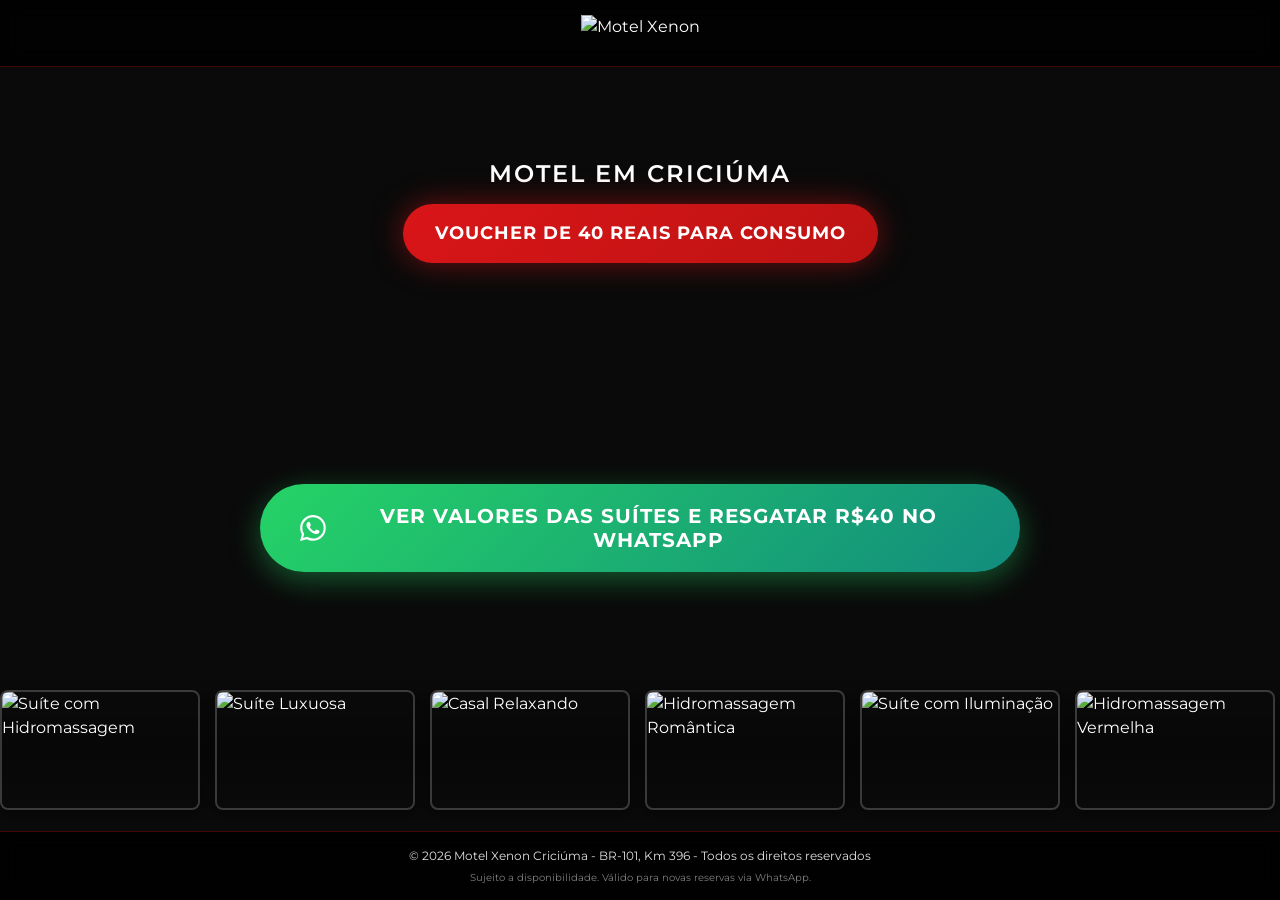
==== index.html @ 2610c883 "feat: Landing page minimalista voucher R Motel Xenon - Hero section com vídeo background - Marquee i" ====
<!DOCTYPE html>
<html lang="pt-BR">
<head>
    <meta charset="UTF-8">
    <meta name="viewport" content="width=device-width, initial-scale=1.0, maximum-scale=5.0">
    <meta name="description" content="Voucher de 40 reais para consumo no Motel Xenon Criciúma - Suítes de luxo com hidromassagem. Reserve agora via WhatsApp!">
    <meta name="keywords" content="motel criciúma, motel perto de mim, motel xenon, voucher motel, promoção motel criciúma">
    <meta name="theme-color" content="#D91518">
    <title>Voucher de 40 reais para consumo | Motel Xenon Criciúma</title>
    
    <!-- Favicon -->
    <link rel="icon" type="image/png" href="../motel-criciuma/favicon.png">
    <link rel="apple-touch-icon" href="../motel-criciuma/favicon.png">
    
    <!-- Google Fonts -->
    <link rel="preconnect" href="https://fonts.googleapis.com">
    <link rel="preconnect" href="https://fonts.gstatic.com" crossorigin>
    <link href="https://fonts.googleapis.com/css2?family=Montserrat:wght@600;700;900&display=swap" rel="stylesheet">
    
    <!-- Google tag (gtag.js) -->
    <script async src="https://www.googletagmanager.com/gtag/js?id=AW-17435400574"></script>
    <script>
      window.dataLayer = window.dataLayer || [];
      function gtag(){dataLayer.push(arguments);}
      gtag('js', new Date());
      gtag('config', 'AW-17435400574');
      
      function gtag_report_conversion(url) {
        var callback = function () {
          if (typeof(url) != 'undefined') {
            window.location = url;
          }
        };
        gtag('event', 'conversion', {
            'send_to': 'AW-17435400574/kArdCMPH8MobEP6y7PlA',
            'value': 1.0,
            'currency': 'BRL',
            'event_callback': callback
        });
        return false;
      }
    </script>
    
    <!-- Microsoft Clarity -->
    <script type="text/javascript">
        (function(c,l,a,r,i,t,y){
            c[a]=c[a]||function(){(c[a].q=c[a].q||[]).push(arguments)};
            t=l.createElement(r);t.async=1;t.src="https://www.clarity.ms/tag/"+i;
            y=l.getElementsByTagName(r)[0];y.parentNode.insertBefore(t,y);
        })(window, document, "clarity", "script", "ufylh2txkm");
    </script>
    
    <link rel="stylesheet" href="css/style.css">
</head>
<body>

    <!-- HEADER -->
    <header class="header">
        <div class="container">
            <img src="../motel-criciuma/logo.png" alt="Motel Xenon" class="logo" width="180" height="54">
        </div>
    </header>

    <!-- HERO SECTION -->
    <main class="hero">
        <div class="hero-background">
            <video autoplay muted loop playsinline class="hero-video">
                <source src="rsc/videomotel.mp4" type="video/mp4">
            </video>
            <div class="hero-overlay"></div>
        </div>

        <!-- MARQUEE GALERIA DE FOTOS -->
        <div class="hero-marquee-container">
            <div class="hero-marquee">
                <div class="hero-marquee-track">
                    <img src="../perto-proximo/fotos e videos instagram/suite-hidro-grande.jpg" alt="Suíte com Hidromassagem" loading="lazy">
                    <img src="../perto-proximo/fotos e videos instagram/suite-cama-luz-azul.jpg" alt="Suíte Luxuosa" loading="lazy">
                    <img src="../perto-proximo/fotos e videos instagram/casal-hidro2.jpg" alt="Casal Relaxando" loading="lazy">
                    <img src="../perto-proximo/fotos e videos instagram/suite-hidro-petalas.jpg" alt="Hidromassagem Romântica" loading="lazy">
                    <img src="../perto-proximo/fotos e videos instagram/suite-cama-luz-teto.jpg" alt="Suíte com Iluminação" loading="lazy">
                    <img src="../perto-proximo/fotos e videos instagram/suite-hidro-vermelha.jpg" alt="Hidromassagem Vermelha" loading="lazy">
                    <img src="../perto-proximo/fotos e videos instagram/suite-luz-azul2.jpg" alt="Suíte Azul" loading="lazy">
                    <img src="../perto-proximo/fotos e videos instagram/cafe-da-manha.jpg" alt="Café da Manhã" loading="lazy">
                    <img src="../perto-proximo/fotos e videos instagram/suite-cama-madeira.jpg" alt="Suíte Moderna" loading="lazy">
                    <img src="../perto-proximo/fotos e videos instagram/suite-hidro-decoracao.jpg" alt="Decoração Romântica" loading="lazy">
                    <img src="../perto-proximo/fotos e videos instagram/suite-cama-luz-ambiente.jpg" alt="Ambiente Aconchegante" loading="lazy">
                    <img src="../perto-proximo/fotos e videos instagram/suite-hidro-mesa.jpg" alt="Suíte Completa" loading="lazy">
                    <img src="../perto-proximo/fotos e videos instagram/espumante-gelo.jpg" alt="Espumante Gelado" loading="lazy">
                    <img src="../perto-proximo/fotos e videos instagram/suite-luz-azul.jpg" alt="Iluminação Ambiente" loading="lazy">
                    <img src="../perto-proximo/fotos e videos instagram/suite-cama-luz-teto2.jpg" alt="Suíte Premium" loading="lazy">
                    <img src="../perto-proximo/fotos e videos instagram/tacas-espumante.jpg" alt="Taças de Espumante" loading="lazy">
                    <img src="../perto-proximo/fotos e videos instagram/suite-hidro-mulher.jpg" alt="Relaxamento Total" loading="lazy">
                    <img src="../perto-proximo/fotos e videos instagram/suite-mesa-tv.jpg" alt="Conforto Completo" loading="lazy">
                    <img src="../perto-proximo/fotos e videos instagram/banheiro-hidro.jpg" alt="Banheiro Luxuoso" loading="lazy">
                    <img src="../perto-proximo/fotos e videos instagram/suite-cama-luz-verde.jpg" alt="Suíte Verde" loading="lazy">
                </div>
                <!-- Duplicar para loop contínuo -->
                <div class="hero-marquee-track" aria-hidden="true">
                    <img src="../perto-proximo/fotos e videos instagram/suite-hidro-grande.jpg" alt="Suíte com Hidromassagem" loading="lazy">
                    <img src="../perto-proximo/fotos e videos instagram/suite-cama-luz-azul.jpg" alt="Suíte Luxuosa" loading="lazy">
                    <img src="../perto-proximo/fotos e videos instagram/casal-hidro2.jpg" alt="Casal Relaxando" loading="lazy">
                    <img src="../perto-proximo/fotos e videos instagram/suite-hidro-petalas.jpg" alt="Hidromassagem Romântica" loading="lazy">
                    <img src="../perto-proximo/fotos e videos instagram/suite-cama-luz-teto.jpg" alt="Suíte com Iluminação" loading="lazy">
                    <img src="../perto-proximo/fotos e videos instagram/suite-hidro-vermelha.jpg" alt="Hidromassagem Vermelha" loading="lazy">
                    <img src="../perto-proximo/fotos e videos instagram/suite-luz-azul2.jpg" alt="Suíte Azul" loading="lazy">
                    <img src="../perto-proximo/fotos e videos instagram/cafe-da-manha.jpg" alt="Café da Manhã" loading="lazy">
                    <img src="../perto-proximo/fotos e videos instagram/suite-cama-madeira.jpg" alt="Suíte Moderna" loading="lazy">
                    <img src="../perto-proximo/fotos e videos instagram/suite-hidro-decoracao.jpg" alt="Decoração Romântica" loading="lazy">
                    <img src="../perto-proximo/fotos e videos instagram/suite-cama-luz-ambiente.jpg" alt="Ambiente Aconchegante" loading="lazy">
                    <img src="../perto-proximo/fotos e videos instagram/suite-hidro-mesa.jpg" alt="Suíte Completa" loading="lazy">
                    <img src="../perto-proximo/fotos e videos instagram/espumante-gelo.jpg" alt="Espumante Gelado" loading="lazy">
                    <img src="../perto-proximo/fotos e videos instagram/suite-luz-azul.jpg" alt="Iluminação Ambiente" loading="lazy">
                    <img src="../perto-proximo/fotos e videos instagram/suite-cama-luz-teto2.jpg" alt="Suíte Premium" loading="lazy">
                    <img src="../perto-proximo/fotos e videos instagram/tacas-espumante.jpg" alt="Taças de Espumante" loading="lazy">
                    <img src="../perto-proximo/fotos e videos instagram/suite-hidro-mulher.jpg" alt="Relaxamento Total" loading="lazy">
                    <img src="../perto-proximo/fotos e videos instagram/suite-mesa-tv.jpg" alt="Conforto Completo" loading="lazy">
                    <img src="../perto-proximo/fotos e videos instagram/banheiro-hidro.jpg" alt="Banheiro Luxuoso" loading="lazy">
                    <img src="../perto-proximo/fotos e videos instagram/suite-cama-luz-verde.jpg" alt="Suíte Verde" loading="lazy">
                </div>
            </div>
        </div>

        <div class="hero-content">
            <p class="hero-location animate-fade-in">Motel em Criciúma</p>
            
            <div class="voucher-badge animate-fade-in delay-1">
                <span class="voucher-text">Voucher de 40 reais para consumo</span>
            </div>

            <button class="cta-button animate-bounce delay-2" onclick="redirectToWhatsApp()">
                <svg class="whatsapp-icon" viewBox="0 0 24 24" fill="currentColor">
                    <path d="M17.472 14.382c-.297-.149-1.758-.867-2.03-.967-.273-.099-.471-.148-.67.15-.197.297-.767.966-.94 1.164-.173.199-.347.223-.644.075-.297-.15-1.255-.463-2.39-1.475-.883-.788-1.48-1.761-1.653-2.059-.173-.297-.018-.458.13-.606.134-.133.298-.347.446-.52.149-.174.198-.298.298-.497.099-.198.05-.371-.025-.52-.075-.149-.669-1.612-.916-2.207-.242-.579-.487-.5-.669-.51-.173-.008-.371-.01-.57-.01-.198 0-.52.074-.792.372-.272.297-1.04 1.016-1.04 2.479 0 1.462 1.065 2.875 1.213 3.074.149.198 2.096 3.2 5.077 4.487.709.306 1.262.489 1.694.625.712.227 1.36.195 1.871.118.571-.085 1.758-.719 2.006-1.413.248-.694.248-1.289.173-1.413-.074-.124-.272-.198-.57-.347m-5.421 7.403h-.004a9.87 9.87 0 01-5.031-1.378l-.361-.214-3.741.982.998-3.648-.235-.374a9.86 9.86 0 01-1.51-5.26c.001-5.45 4.436-9.884 9.888-9.884 2.64 0 5.122 1.03 6.988 2.898a9.825 9.825 0 012.893 6.994c-.003 5.45-4.437 9.884-9.885 9.884m8.413-18.297A11.815 11.815 0 0012.05 0C5.495 0 .16 5.335.157 11.892c0 2.096.547 4.142 1.588 5.945L.057 24l6.305-1.654a11.882 11.882 0 005.683 1.448h.005c6.554 0 11.89-5.335 11.893-11.893a11.821 11.821 0 00-3.48-8.413z"/>
                </svg>
                <span>Ver Valores das Suítes e Resgatar R$40 no WhatsApp</span>
            </button>
        </div>
    </main>

    <!-- FOOTER -->
    <footer class="footer">
        <div class="container">
            <p class="footer-text">
                © 2026 Motel Xenon Criciúma - BR-101, Km 396 - Todos os direitos reservados
            </p>
            <p class="footer-small">
                Sujeito a disponibilidade. Válido para novas reservas via WhatsApp.
            </p>
        </div>
    </footer>

    <script src="js/script.js"></script>
</body>
</html>
---- css/style.css ----
/* ============================================
   RESET E CONFIGURAÇÕES GERAIS
   ============================================ */

* {
    margin: 0;
    padding: 0;
    box-sizing: border-box;
    -webkit-tap-highlight-color: transparent;
}

:root {
    --color-primary: #d91518;
    --color-primary-dark: #bd1313;
    --color-secondary: #3fc99b;
    --color-accent: #f2b900;
    --color-bg-dark: #0a0a0a;
    --color-text-light: #ffffff;
    --color-text-gray: #e0e0e0;
    --font-primary: 'Montserrat', sans-serif;
}

html {
    scroll-behavior: smooth;
    font-size: 62.5%;
    -webkit-font-smoothing: antialiased;
    -moz-osx-font-smoothing: grayscale;
}

body {
    font-family: var(--font-primary);
    font-size: 1.6rem;
    line-height: 1.5;
    color: var(--color-text-light);
    background-color: var(--color-bg-dark);
    overflow-x: hidden;
    height: 100vh;
}

.container {
    max-width: 1200px;
    margin: 0 auto;
    padding: 0 20px;
}

/* ============================================
   HEADER
   ============================================ */

.header {
    position: fixed;
    top: 0;
    left: 0;
    width: 100%;
    z-index: 1000;
    background: rgba(0, 0, 0, 0.8);
    backdrop-filter: blur(10px);
    padding: 15px 0;
    border-bottom: 1px solid rgba(217, 21, 24, 0.3);
}

.header .container {
    display: flex;
    justify-content: center;
    align-items: center;
}

.logo {
    height: auto;
    max-height: 50px;
    width: auto;
}

/* ============================================
   HERO SECTION
   ============================================ */

.hero {
    position: relative;
    height: 100vh;
    display: flex;
    align-items: center;
    justify-content: center;
    overflow: hidden;
}

.hero-background {
    position: absolute;
    top: 0;
    left: 0;
    width: 100%;
    height: 100%;
    z-index: 1;
}

.hero-video {
    width: 100%;
    height: 100%;
    object-fit: cover;
    object-position: center;
}

.hero-overlay {
    position: absolute;
    top: 0;
    left: 0;
    width: 100%;
    height: 100%;
    background: linear-gradient(
        180deg,
        rgba(10, 10, 10, 0.7) 0%,
        rgba(10, 10, 10, 0.5) 50%,
        rgba(10, 10, 10, 0.8) 100%
    );
}

/* ============================================
   HERO MARQUEE GALERIA
   ============================================ */

.hero-marquee-container {
    position: absolute;
    bottom: 80px !important;
    left: 0;
    width: 100%;
    z-index: 2;
    overflow: hidden;
    padding: 10px 0;
    background: linear-gradient(to bottom, transparent, rgba(0,0,0,0.3), transparent);
}

.hero-marquee {
    display: flex;
    gap: 0;
    width: fit-content;
    will-change: transform;
}

.hero-marquee-track {
    display: flex;
    gap: 15px;
    animation: marqueeScroll 60s linear infinite;
    will-change: transform;
}

.hero-marquee-track img {
    width: 200px;
    height: 120px;
    object-fit: cover;
    border-radius: 8px;
    border: 2px solid rgba(255, 255, 255, 0.2);
    box-shadow: 0 4px 15px rgba(0, 0, 0, 0.5);
    transition: transform 0.3s ease, border-color 0.3s ease;
    flex-shrink: 0;
}

.hero-marquee-track img:hover {
    transform: scale(1.1) translateY(-5px);
    border-color: var(--color-primary);
    box-shadow: 0 8px 25px rgba(217, 21, 24, 0.6);
    z-index: 10;
}

@keyframes marqueeScroll {
    0% {
        transform: translateX(0);
    }
    100% {
        transform: translateX(-50%);
    }
}

/* Pausar animação ao hover */
.hero-marquee-container:hover .hero-marquee-track {
    animation-play-state: paused;
}

.hero-content {
    position: relative;
    z-index: 2;
    text-align: center;
    padding: 0 20px;
    max-width: 800px;
    margin: 0 auto;
}

/* ============================================
   HERO LOCATION TEXT
   ============================================ */

.hero-location {
    font-size: clamp(1.8rem, 3vw, 2.4rem);
    font-weight: 600;
    color: var(--color-text-light);
    margin-bottom: 20px;
    text-transform: uppercase;
    letter-spacing: 2px;
    opacity: 0.95;
}

/* ============================================
   VOUCHER BADGE
   ============================================ */

.voucher-badge {
    display: inline-flex;
    align-items: center;
    gap: 8px;
    background: linear-gradient(135deg, var(--color-primary), var(--color-primary-dark));
    padding: 16px 32px;
    border-radius: 50px;
    margin-bottom: 40px;
    box-shadow: 0 0 30px rgba(217, 21, 24, 0.5);
    animation: pulse-glow 2s ease-in-out infinite;
}

.voucher-text {
    font-size: 1.8rem;
    font-weight: 700;
    letter-spacing: 1px;
    text-transform: uppercase;
}

@keyframes pulse-glow {
    0%, 100% {
        box-shadow: 0 0 30px rgba(217, 21, 24, 0.5);
    }
    50% {
        box-shadow: 0 0 50px rgba(217, 21, 24, 0.8);
    }
}

/* ============================================
   CTA BUTTON
   ============================================ */

.cta-button {
    display: inline-flex;
    align-items: center;
    gap: 12px;
    background: linear-gradient(135deg, #25d366, #128c7e);
    color: white;
    font-family: var(--font-primary);
    font-size: clamp(1.6rem, 2vw, 2rem);
    font-weight: 700;
    padding: 20px 40px;
    border: none;
    border-radius: 50px;
    cursor: pointer;
    transition: all 0.3s ease;
    box-shadow: 0 8px 30px rgba(37, 211, 102, 0.4);
    text-transform: uppercase;
    letter-spacing: 1px;
}

.cta-button:hover {
    transform: translateY(-3px);
    box-shadow: 0 12px 40px rgba(37, 211, 102, 0.6);
}

.cta-button:active {
    transform: translateY(-1px);
}

.whatsapp-icon {
    width: 28px;
    height: 28px;
}

/* ============================================
   FOOTER
   ============================================ */

.footer {
    position: fixed;
    bottom: 0;
    left: 0;
    width: 100%;
    background: rgba(0, 0, 0, 0.9);
    backdrop-filter: blur(10px);
    padding: 15px 0;
    z-index: 999;
    border-top: 1px solid rgba(217, 21, 24, 0.3);
}

.footer-text {
    font-size: 1.2rem;
    text-align: center;
    color: var(--color-text-gray);
    margin-bottom: 5px;
}

.footer-small {
    font-size: 1rem;
    text-align: center;
    color: rgba(255, 255, 255, 0.5);
}

/* ============================================
   ANIMATIONS
   ============================================ */

@keyframes fadeIn {
    from {
        opacity: 0;
    }
    to {
        opacity: 1;
    }
}

@keyframes slideUp {
    from {
        opacity: 0;
        transform: translateY(30px);
    }
    to {
        opacity: 1;
        transform: translateY(0);
    }
}

@keyframes bounce {
    0%, 20%, 50%, 80%, 100% {
        transform: translateY(0);
    }
    40% {
        transform: translateY(-10px);
    }
    60% {
        transform: translateY(-5px);
    }
}

.animate-fade-in {
    animation: fadeIn 1s ease-out forwards;
}

.animate-slide-up {
    animation: slideUp 1s ease-out forwards;
}

.animate-bounce {
    animation: slideUp 1s ease-out forwards, bounce 2s ease-in-out 1s infinite;
}

.delay-1 {
    animation-delay: 0.2s;
    opacity: 0;
}

.delay-2 {
    animation-delay: 0.4s;
    opacity: 0;
}

.delay-3 {
    animation-delay: 0.6s;
    opacity: 0;
}

.delay-4 {
    animation-delay: 0.8s;
    opacity: 0;
}

/* ============================================
   RESPONSIVE
   ============================================ */

/* Desktop only - Posicionamento ajustado */
@media (min-width: 769px) {
    .hero p {
        position: relative;
        top: -173px;
    }
    
    .hero .hero-content {
        transform: translateX(0px) translateY(0px);
    }
    
    .hero .voucher-badge {
        position: relative;
        top: -181px;
    }
}

@media (max-width: 768px) {
    .header {
        padding: 10px 0;
    }
    
    .logo {
        max-height: 40px;
    }
    
    .hero-location {
        font-size: 1.8rem;
        margin-bottom: 15px;
    }
    
    .cta-button {
        padding: 18px 30px;
        font-size: 1.6rem;
        gap: 10px;
    }
    
    .whatsapp-icon {
        width: 24px;
        height: 24px;
    }
    
    .voucher-badge {
        padding: 12px 24px;
        margin-bottom: 30px;
    }
    
    .voucher-text {
        font-size: 1.4rem;
    }
    
    .footer-text {
        font-size: 1.1rem;
    }
    
    .footer-small {
        font-size: 0.9rem;
    }
    
    /* Marquee mobile adjustments */
    .hero-marquee-container {
        bottom: 70px !important;
        padding: 8px 0;
    }
    
    .hero-marquee-track {
        gap: 10px;
        animation-duration: 45s;
    }
    
    .hero-marquee-track img {
        width: 150px;
        height: 90px;
        border-radius: 6px;
    }
}

@media (max-width: 480px) {
    .hero-location {
        font-size: 1.6rem;
        letter-spacing: 1px;
    }
    
    .cta-button span {
        font-size: 1.4rem;
    }
    
    .voucher-badge {
        padding: 10px 20px;
    }
    
    .voucher-text {
        font-size: 1.2rem;
    }
    
    /* Marquee small mobile */
    .hero-marquee-container {
        bottom: 65px !important;
    }
    
    .hero-marquee-track img {
        width: 120px;
        height: 75px;
    }
    
    .hero-marquee-track {
        animation-duration: 35s;
    }
}

/* ============================================
   PERFORMANCE OPTIMIZATIONS
   ============================================ */

@media (prefers-reduced-motion: reduce) {
    *,
    *::before,
    *::after {
        animation-duration: 0.01ms !important;
        animation-iteration-count: 1 !important;
        transition-duration: 0.01ms !important;
    }
}
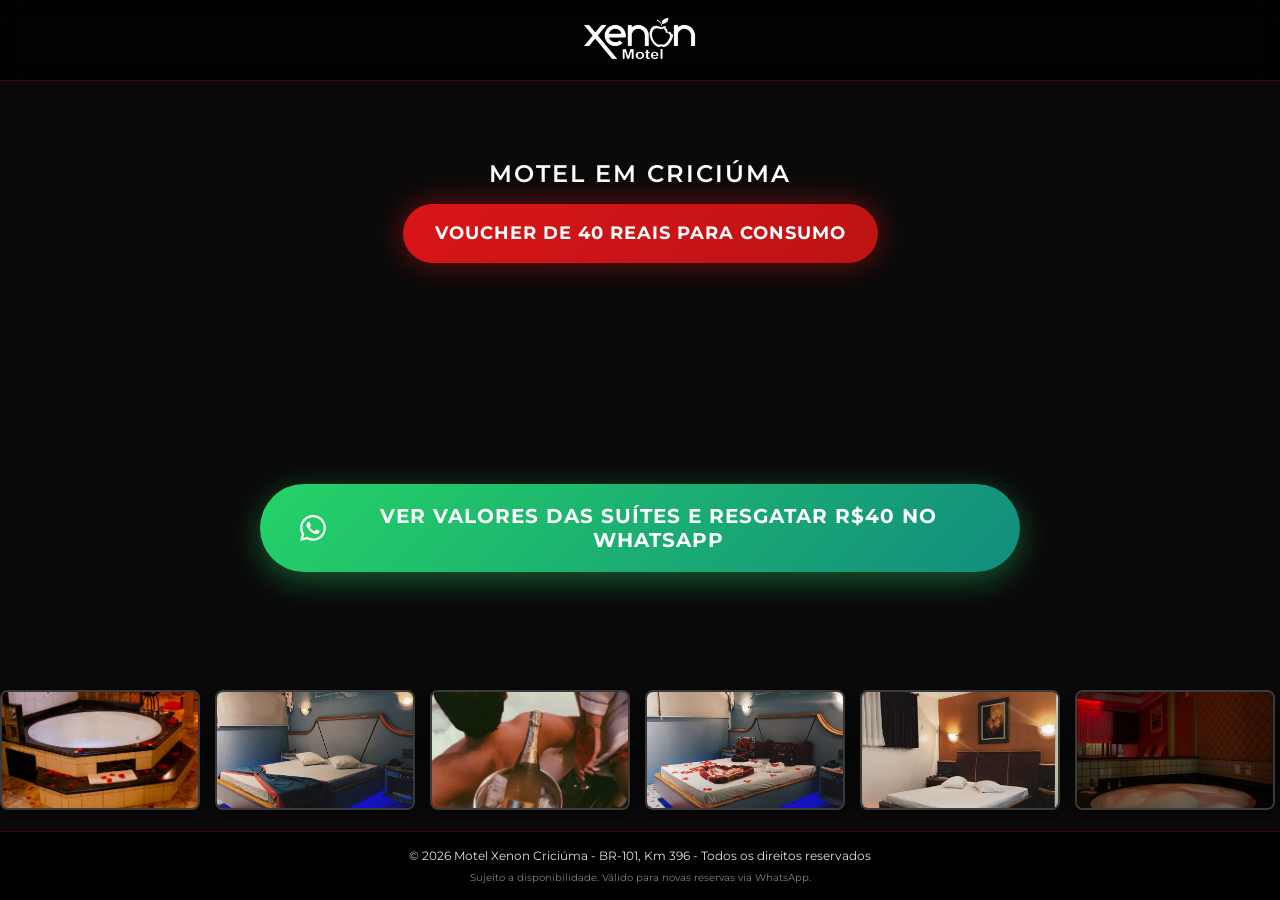
==== commit b4f6784f: "fix: Adiciona imagens e vídeos locais para produção - Copia 29 imagens JPG para pasta images/ - Adic" ====
--- a/index.html
+++ b/index.html
@@ -9,7 +9,7 @@
     <title>Voucher de 40 reais para consumo | Motel Xenon Criciúma</title>
     
     <!-- Favicon -->
-    <link rel="icon" type="image/png" href="../motel-criciuma/favicon.png">
+    <link rel="icon" type="image/png" href="images/favicon.png">
     <link rel="apple-touch-icon" href="../motel-criciuma/favicon.png">
     
     <!-- Google Fonts -->
@@ -57,7 +57,7 @@
     <!-- HEADER -->
     <header class="header">
         <div class="container">
-            <img src="../motel-criciuma/logo.png" alt="Motel Xenon" class="logo" width="180" height="54">
+            <img src="images/logo.png" alt="Motel Xenon" class="logo" width="180" height="54">
         </div>
     </header>
 
@@ -74,49 +74,49 @@
         <div class="hero-marquee-container">
             <div class="hero-marquee">
                 <div class="hero-marquee-track">
-                    <img src="../perto-proximo/fotos e videos instagram/suite-hidro-grande.jpg" alt="Suíte com Hidromassagem" loading="lazy">
-                    <img src="../perto-proximo/fotos e videos instagram/suite-cama-luz-azul.jpg" alt="Suíte Luxuosa" loading="lazy">
-                    <img src="../perto-proximo/fotos e videos instagram/casal-hidro2.jpg" alt="Casal Relaxando" loading="lazy">
-                    <img src="../perto-proximo/fotos e videos instagram/suite-hidro-petalas.jpg" alt="Hidromassagem Romântica" loading="lazy">
-                    <img src="../perto-proximo/fotos e videos instagram/suite-cama-luz-teto.jpg" alt="Suíte com Iluminação" loading="lazy">
-                    <img src="../perto-proximo/fotos e videos instagram/suite-hidro-vermelha.jpg" alt="Hidromassagem Vermelha" loading="lazy">
-                    <img src="../perto-proximo/fotos e videos instagram/suite-luz-azul2.jpg" alt="Suíte Azul" loading="lazy">
-                    <img src="../perto-proximo/fotos e videos instagram/cafe-da-manha.jpg" alt="Café da Manhã" loading="lazy">
-                    <img src="../perto-proximo/fotos e videos instagram/suite-cama-madeira.jpg" alt="Suíte Moderna" loading="lazy">
-                    <img src="../perto-proximo/fotos e videos instagram/suite-hidro-decoracao.jpg" alt="Decoração Romântica" loading="lazy">
-                    <img src="../perto-proximo/fotos e videos instagram/suite-cama-luz-ambiente.jpg" alt="Ambiente Aconchegante" loading="lazy">
-                    <img src="../perto-proximo/fotos e videos instagram/suite-hidro-mesa.jpg" alt="Suíte Completa" loading="lazy">
-                    <img src="../perto-proximo/fotos e videos instagram/espumante-gelo.jpg" alt="Espumante Gelado" loading="lazy">
-                    <img src="../perto-proximo/fotos e videos instagram/suite-luz-azul.jpg" alt="Iluminação Ambiente" loading="lazy">
-                    <img src="../perto-proximo/fotos e videos instagram/suite-cama-luz-teto2.jpg" alt="Suíte Premium" loading="lazy">
-                    <img src="../perto-proximo/fotos e videos instagram/tacas-espumante.jpg" alt="Taças de Espumante" loading="lazy">
-                    <img src="../perto-proximo/fotos e videos instagram/suite-hidro-mulher.jpg" alt="Relaxamento Total" loading="lazy">
-                    <img src="../perto-proximo/fotos e videos instagram/suite-mesa-tv.jpg" alt="Conforto Completo" loading="lazy">
-                    <img src="../perto-proximo/fotos e videos instagram/banheiro-hidro.jpg" alt="Banheiro Luxuoso" loading="lazy">
-                    <img src="../perto-proximo/fotos e videos instagram/suite-cama-luz-verde.jpg" alt="Suíte Verde" loading="lazy">
+                    <img src="images/suite-hidro-grande.jpg" alt="Suíte com Hidromassagem" loading="lazy">
+                    <img src="images/suite-cama-luz-azul.jpg" alt="Suíte Luxuosa" loading="lazy">
+                    <img src="images/casal-hidro2.jpg" alt="Casal Relaxando" loading="lazy">
+                    <img src="images/suite-hidro-petalas.jpg" alt="Hidromassagem Romântica" loading="lazy">
+                    <img src="images/suite-cama-luz-teto.jpg" alt="Suíte com Iluminação" loading="lazy">
+                    <img src="images/suite-hidro-vermelha.jpg" alt="Hidromassagem Vermelha" loading="lazy">
+                    <img src="images/suite-luz-azul2.jpg" alt="Suíte Azul" loading="lazy">
+                    <img src="images/cafe-da-manha.jpg" alt="Café da Manhã" loading="lazy">
+                    <img src="images/suite-cama-madeira.jpg" alt="Suíte Moderna" loading="lazy">
+                    <img src="images/suite-hidro-decoracao.jpg" alt="Decoração Romântica" loading="lazy">
+                    <img src="images/suite-cama-luz-ambiente.jpg" alt="Ambiente Aconchegante" loading="lazy">
+                    <img src="images/suite-hidro-mesa.jpg" alt="Suíte Completa" loading="lazy">
+                    <img src="images/espumante-gelo.jpg" alt="Espumante Gelado" loading="lazy">
+                    <img src="images/suite-luz-azul.jpg" alt="Iluminação Ambiente" loading="lazy">
+                    <img src="images/suite-cama-luz-teto2.jpg" alt="Suíte Premium" loading="lazy">
+                    <img src="images/tacas-espumante.jpg" alt="Taças de Espumante" loading="lazy">
+                    <img src="images/suite-hidro-mulher.jpg" alt="Relaxamento Total" loading="lazy">
+                    <img src="images/suite-mesa-tv.jpg" alt="Conforto Completo" loading="lazy">
+                    <img src="images/banheiro-hidro.jpg" alt="Banheiro Luxuoso" loading="lazy">
+                    <img src="images/suite-cama-luz-verde.jpg" alt="Suíte Verde" loading="lazy">
                 </div>
                 <!-- Duplicar para loop contínuo -->
                 <div class="hero-marquee-track" aria-hidden="true">
-                    <img src="../perto-proximo/fotos e videos instagram/suite-hidro-grande.jpg" alt="Suíte com Hidromassagem" loading="lazy">
-                    <img src="../perto-proximo/fotos e videos instagram/suite-cama-luz-azul.jpg" alt="Suíte Luxuosa" loading="lazy">
-                    <img src="../perto-proximo/fotos e videos instagram/casal-hidro2.jpg" alt="Casal Relaxando" loading="lazy">
-                    <img src="../perto-proximo/fotos e videos instagram/suite-hidro-petalas.jpg" alt="Hidromassagem Romântica" loading="lazy">
-                    <img src="../perto-proximo/fotos e videos instagram/suite-cama-luz-teto.jpg" alt="Suíte com Iluminação" loading="lazy">
-                    <img src="../perto-proximo/fotos e videos instagram/suite-hidro-vermelha.jpg" alt="Hidromassagem Vermelha" loading="lazy">
-                    <img src="../perto-proximo/fotos e videos instagram/suite-luz-azul2.jpg" alt="Suíte Azul" loading="lazy">
-                    <img src="../perto-proximo/fotos e videos instagram/cafe-da-manha.jpg" alt="Café da Manhã" loading="lazy">
-                    <img src="../perto-proximo/fotos e videos instagram/suite-cama-madeira.jpg" alt="Suíte Moderna" loading="lazy">
-                    <img src="../perto-proximo/fotos e videos instagram/suite-hidro-decoracao.jpg" alt="Decoração Romântica" loading="lazy">
-                    <img src="../perto-proximo/fotos e videos instagram/suite-cama-luz-ambiente.jpg" alt="Ambiente Aconchegante" loading="lazy">
-                    <img src="../perto-proximo/fotos e videos instagram/suite-hidro-mesa.jpg" alt="Suíte Completa" loading="lazy">
-                    <img src="../perto-proximo/fotos e videos instagram/espumante-gelo.jpg" alt="Espumante Gelado" loading="lazy">
-                    <img src="../perto-proximo/fotos e videos instagram/suite-luz-azul.jpg" alt="Iluminação Ambiente" loading="lazy">
-                    <img src="../perto-proximo/fotos e videos instagram/suite-cama-luz-teto2.jpg" alt="Suíte Premium" loading="lazy">
-                    <img src="../perto-proximo/fotos e videos instagram/tacas-espumante.jpg" alt="Taças de Espumante" loading="lazy">
-                    <img src="../perto-proximo/fotos e videos instagram/suite-hidro-mulher.jpg" alt="Relaxamento Total" loading="lazy">
-                    <img src="../perto-proximo/fotos e videos instagram/suite-mesa-tv.jpg" alt="Conforto Completo" loading="lazy">
-                    <img src="../perto-proximo/fotos e videos instagram/banheiro-hidro.jpg" alt="Banheiro Luxuoso" loading="lazy">
-                    <img src="../perto-proximo/fotos e videos instagram/suite-cama-luz-verde.jpg" alt="Suíte Verde" loading="lazy">
+                    <img src="images/suite-hidro-grande.jpg" alt="Suíte com Hidromassagem" loading="lazy">
+                    <img src="images/suite-cama-luz-azul.jpg" alt="Suíte Luxuosa" loading="lazy">
+                    <img src="images/casal-hidro2.jpg" alt="Casal Relaxando" loading="lazy">
+                    <img src="images/suite-hidro-petalas.jpg" alt="Hidromassagem Romântica" loading="lazy">
+                    <img src="images/suite-cama-luz-teto.jpg" alt="Suíte com Iluminação" loading="lazy">
+                    <img src="images/suite-hidro-vermelha.jpg" alt="Hidromassagem Vermelha" loading="lazy">
+                    <img src="images/suite-luz-azul2.jpg" alt="Suíte Azul" loading="lazy">
+                    <img src="images/cafe-da-manha.jpg" alt="Café da Manhã" loading="lazy">
+                    <img src="images/suite-cama-madeira.jpg" alt="Suíte Moderna" loading="lazy">
+                    <img src="images/suite-hidro-decoracao.jpg" alt="Decoração Romântica" loading="lazy">
+                    <img src="images/suite-cama-luz-ambiente.jpg" alt="Ambiente Aconchegante" loading="lazy">
+                    <img src="images/suite-hidro-mesa.jpg" alt="Suíte Completa" loading="lazy">
+                    <img src="images/espumante-gelo.jpg" alt="Espumante Gelado" loading="lazy">
+                    <img src="images/suite-luz-azul.jpg" alt="Iluminação Ambiente" loading="lazy">
+                    <img src="images/suite-cama-luz-teto2.jpg" alt="Suíte Premium" loading="lazy">
+                    <img src="images/tacas-espumante.jpg" alt="Taças de Espumante" loading="lazy">
+                    <img src="images/suite-hidro-mulher.jpg" alt="Relaxamento Total" loading="lazy">
+                    <img src="images/suite-mesa-tv.jpg" alt="Conforto Completo" loading="lazy">
+                    <img src="images/banheiro-hidro.jpg" alt="Banheiro Luxuoso" loading="lazy">
+                    <img src="images/suite-cama-luz-verde.jpg" alt="Suíte Verde" loading="lazy">
                 </div>
             </div>
         </div>
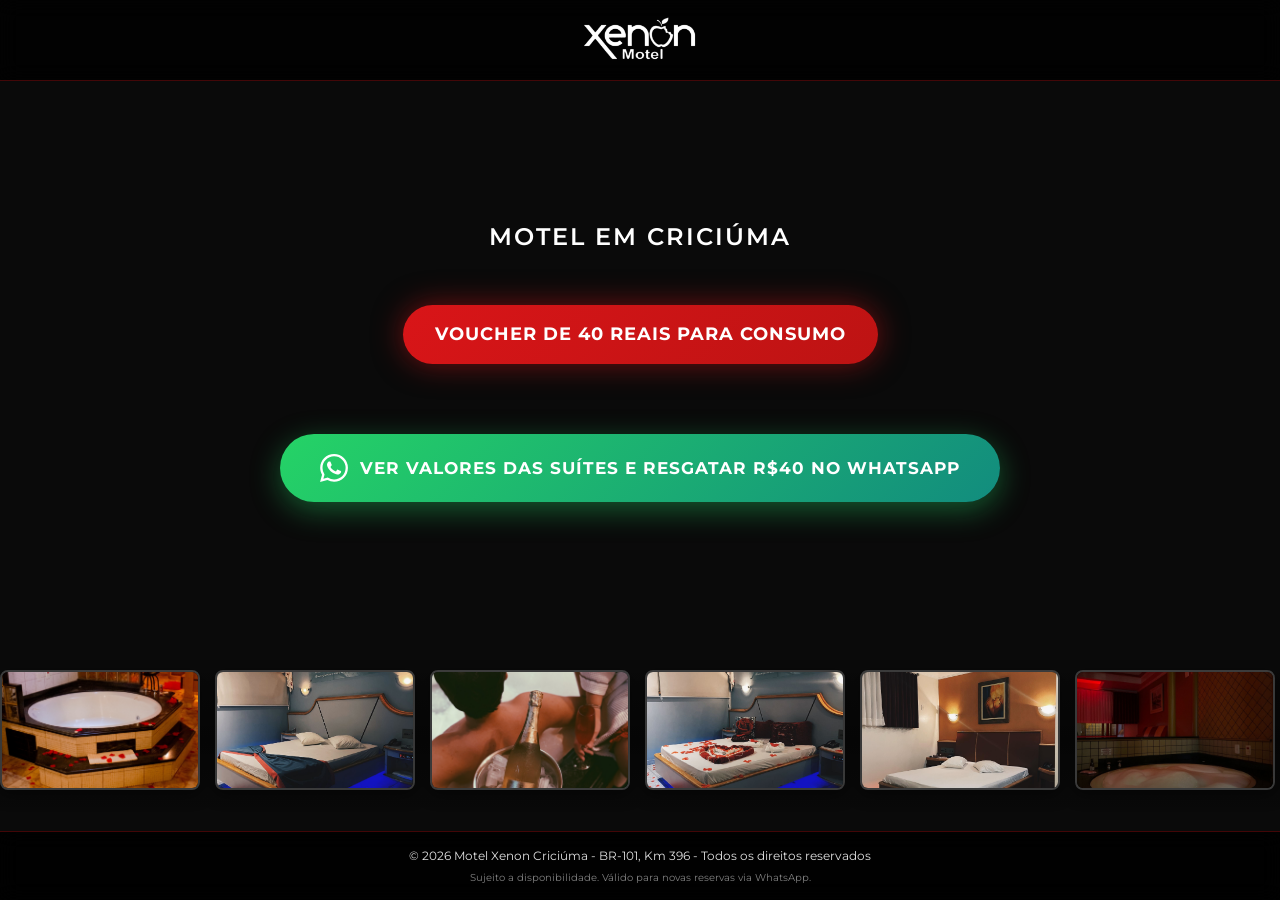
==== commit f4ada1bb: "perf: Otimização completa de performance e velocidade OTIMIZAÇÕES DE MÍDIA: ✅ Vídeo reduzido de 4.3M" ====
--- a/index.html
+++ b/index.html
@@ -6,18 +6,25 @@
     <meta name="description" content="Voucher de 40 reais para consumo no Motel Xenon Criciúma - Suítes de luxo com hidromassagem. Reserve agora via WhatsApp!">
     <meta name="keywords" content="motel criciúma, motel perto de mim, motel xenon, voucher motel, promoção motel criciúma">
     <meta name="theme-color" content="#D91518">
+    
+    <!-- Preload critical resources -->
+    <link rel="preload" href="css/style.css" as="style">
+    <link rel="preload" href="https://fonts.googleapis.com/css2?family=Montserrat:wght@600;700;900&display=swap" as="style">
+    <link rel="preload" href="rsc/videomotel.mp4" as="video" type="video/mp4">
+    
     <title>Voucher de 40 reais para consumo | Motel Xenon Criciúma</title>
     
     <!-- Favicon -->
     <link rel="icon" type="image/png" href="images/favicon.png">
-    <link rel="apple-touch-icon" href="../motel-criciuma/favicon.png">
+    <link rel="apple-touch-icon" href="images/favicon.png">
     
-    <!-- Google Fonts -->
+    <!-- Google Fonts - optimized -->
     <link rel="preconnect" href="https://fonts.googleapis.com">
     <link rel="preconnect" href="https://fonts.gstatic.com" crossorigin>
-    <link href="https://fonts.googleapis.com/css2?family=Montserrat:wght@600;700;900&display=swap" rel="stylesheet">
+    <link href="https://fonts.googleapis.com/css2?family=Montserrat:wght@600;700;900&display=swap" rel="stylesheet" media="print" onload="this.media='all'">
+    <noscript><link href="https://fonts.googleapis.com/css2?family=Montserrat:wght@600;700;900&display=swap" rel="stylesheet"></noscript>
     
-    <!-- Google tag (gtag.js) -->
+    <!-- Google tag (gtag.js) - async optimized -->
     <script async src="https://www.googletagmanager.com/gtag/js?id=AW-17435400574"></script>
     <script>
       window.dataLayer = window.dataLayer || [];
@@ -50,21 +57,27 @@
         })(window, document, "clarity", "script", "ufylh2txkm");
     </script>
     
-    <link rel="stylesheet" href="css/style.css">
+    <!-- Critical CSS inline -->
+    <style>
+        *{margin:0;padding:0;box-sizing:border-box}body{font-family:Montserrat,sans-serif;background:#0a0a0a;overflow-x:hidden;height:100vh}.header{position:fixed;top:0;left:0;width:100%;z-index:1000;background:rgba(0,0,0,.8);backdrop-filter:blur(10px);padding:15px 0;border-bottom:1px solid rgba(217,21,24,.3);min-height:80px}.hero{position:relative;height:100vh;display:flex;align-items:center;justify-content:center;overflow:hidden}
+    </style>
+    
+    <link rel="stylesheet" href="css/style.css" media="print" onload="this.media='all'">
+    <noscript><link rel="stylesheet" href="css/style.css"></noscript>
 </head>
 <body>
 
     <!-- HEADER -->
     <header class="header">
         <div class="container">
-            <img src="images/logo.png" alt="Motel Xenon" class="logo" width="180" height="54">
+            <img src="images/logo.png" alt="Motel Xenon" class="logo" width="180" height="54" loading="eager" fetchpriority="high">
         </div>
     </header>
 
     <!-- HERO SECTION -->
     <main class="hero">
         <div class="hero-background">
-            <video autoplay muted loop playsinline class="hero-video">
+            <video autoplay muted loop playsinline class="hero-video" preload="metadata" poster="[data-uri]">
                 <source src="rsc/videomotel.mp4" type="video/mp4">
             </video>
             <div class="hero-overlay"></div>
@@ -74,49 +87,49 @@
         <div class="hero-marquee-container">
             <div class="hero-marquee">
                 <div class="hero-marquee-track">
-                    <img src="images/suite-hidro-grande.jpg" alt="Suíte com Hidromassagem" loading="lazy">
-                    <img src="images/suite-cama-luz-azul.jpg" alt="Suíte Luxuosa" loading="lazy">
-                    <img src="images/casal-hidro2.jpg" alt="Casal Relaxando" loading="lazy">
-                    <img src="images/suite-hidro-petalas.jpg" alt="Hidromassagem Romântica" loading="lazy">
-                    <img src="images/suite-cama-luz-teto.jpg" alt="Suíte com Iluminação" loading="lazy">
-                    <img src="images/suite-hidro-vermelha.jpg" alt="Hidromassagem Vermelha" loading="lazy">
-                    <img src="images/suite-luz-azul2.jpg" alt="Suíte Azul" loading="lazy">
-                    <img src="images/cafe-da-manha.jpg" alt="Café da Manhã" loading="lazy">
-                    <img src="images/suite-cama-madeira.jpg" alt="Suíte Moderna" loading="lazy">
-                    <img src="images/suite-hidro-decoracao.jpg" alt="Decoração Romântica" loading="lazy">
-                    <img src="images/suite-cama-luz-ambiente.jpg" alt="Ambiente Aconchegante" loading="lazy">
-                    <img src="images/suite-hidro-mesa.jpg" alt="Suíte Completa" loading="lazy">
-                    <img src="images/espumante-gelo.jpg" alt="Espumante Gelado" loading="lazy">
-                    <img src="images/suite-luz-azul.jpg" alt="Iluminação Ambiente" loading="lazy">
-                    <img src="images/suite-cama-luz-teto2.jpg" alt="Suíte Premium" loading="lazy">
-                    <img src="images/tacas-espumante.jpg" alt="Taças de Espumante" loading="lazy">
-                    <img src="images/suite-hidro-mulher.jpg" alt="Relaxamento Total" loading="lazy">
-                    <img src="images/suite-mesa-tv.jpg" alt="Conforto Completo" loading="lazy">
-                    <img src="images/banheiro-hidro.jpg" alt="Banheiro Luxuoso" loading="lazy">
-                    <img src="images/suite-cama-luz-verde.jpg" alt="Suíte Verde" loading="lazy">
+                    <img src="images/suite-hidro-grande.jpg" alt="Suíte com Hidromassagem" loading="lazy" width="200" height="120" decoding="async">
+                    <img src="images/suite-cama-luz-azul.jpg" alt="Suíte Luxuosa" loading="lazy" width="200" height="120" decoding="async">
+                    <img src="images/casal-hidro2.jpg" alt="Casal Relaxando" loading="lazy" width="200" height="120" decoding="async">
+                    <img src="images/suite-hidro-petalas.jpg" alt="Hidromassagem Romântica" loading="lazy" width="200" height="120" decoding="async">
+                    <img src="images/suite-cama-luz-teto.jpg" alt="Suíte com Iluminação" loading="lazy" width="200" height="120" decoding="async">
+                    <img src="images/suite-hidro-vermelha.jpg" alt="Hidromassagem Vermelha" loading="lazy" width="200" height="120" decoding="async">
+                    <img src="images/suite-luz-azul2.jpg" alt="Suíte Azul" loading="lazy" width="200" height="120" decoding="async">
+                    <img src="images/cafe-da-manha.jpg" alt="Café da Manhã" loading="lazy" width="200" height="120" decoding="async">
+                    <img src="images/suite-cama-madeira.jpg" alt="Suíte Moderna" loading="lazy" width="200" height="120" decoding="async">
+                    <img src="images/suite-hidro-decoracao.jpg" alt="Decoração Romântica" loading="lazy" width="200" height="120" decoding="async">
+                    <img src="images/suite-cama-luz-ambiente.jpg" alt="Ambiente Aconchegante" loading="lazy" width="200" height="120" decoding="async">
+                    <img src="images/suite-hidro-mesa.jpg" alt="Suíte Completa" loading="lazy" width="200" height="120" decoding="async">
+                    <img src="images/espumante-gelo.jpg" alt="Espumante Gelado" loading="lazy" width="200" height="120" decoding="async">
+                    <img src="images/suite-luz-azul.jpg" alt="Iluminação Ambiente" loading="lazy" width="200" height="120" decoding="async">
+                    <img src="images/suite-cama-luz-teto2.jpg" alt="Suíte Premium" loading="lazy" width="200" height="120" decoding="async">
+                    <img src="images/tacas-espumante.jpg" alt="Taças de Espumante" loading="lazy" width="200" height="120" decoding="async">
+                    <img src="images/suite-hidro-mulher.jpg" alt="Relaxamento Total" loading="lazy" width="200" height="120" decoding="async">
+                    <img src="images/suite-mesa-tv.jpg" alt="Conforto Completo" loading="lazy" width="200" height="120" decoding="async">
+                    <img src="images/banheiro-hidro.jpg" alt="Banheiro Luxuoso" loading="lazy" width="200" height="120" decoding="async">
+                    <img src="images/suite-cama-luz-verde.jpg" alt="Suíte Verde" loading="lazy" width="200" height="120" decoding="async">
                 </div>
                 <!-- Duplicar para loop contínuo -->
                 <div class="hero-marquee-track" aria-hidden="true">
-                    <img src="images/suite-hidro-grande.jpg" alt="Suíte com Hidromassagem" loading="lazy">
-                    <img src="images/suite-cama-luz-azul.jpg" alt="Suíte Luxuosa" loading="lazy">
-                    <img src="images/casal-hidro2.jpg" alt="Casal Relaxando" loading="lazy">
-                    <img src="images/suite-hidro-petalas.jpg" alt="Hidromassagem Romântica" loading="lazy">
-                    <img src="images/suite-cama-luz-teto.jpg" alt="Suíte com Iluminação" loading="lazy">
-                    <img src="images/suite-hidro-vermelha.jpg" alt="Hidromassagem Vermelha" loading="lazy">
-                    <img src="images/suite-luz-azul2.jpg" alt="Suíte Azul" loading="lazy">
-                    <img src="images/cafe-da-manha.jpg" alt="Café da Manhã" loading="lazy">
-                    <img src="images/suite-cama-madeira.jpg" alt="Suíte Moderna" loading="lazy">
-                    <img src="images/suite-hidro-decoracao.jpg" alt="Decoração Romântica" loading="lazy">
-                    <img src="images/suite-cama-luz-ambiente.jpg" alt="Ambiente Aconchegante" loading="lazy">
-                    <img src="images/suite-hidro-mesa.jpg" alt="Suíte Completa" loading="lazy">
-                    <img src="images/espumante-gelo.jpg" alt="Espumante Gelado" loading="lazy">
-                    <img src="images/suite-luz-azul.jpg" alt="Iluminação Ambiente" loading="lazy">
-                    <img src="images/suite-cama-luz-teto2.jpg" alt="Suíte Premium" loading="lazy">
-                    <img src="images/tacas-espumante.jpg" alt="Taças de Espumante" loading="lazy">
-                    <img src="images/suite-hidro-mulher.jpg" alt="Relaxamento Total" loading="lazy">
-                    <img src="images/suite-mesa-tv.jpg" alt="Conforto Completo" loading="lazy">
-                    <img src="images/banheiro-hidro.jpg" alt="Banheiro Luxuoso" loading="lazy">
-                    <img src="images/suite-cama-luz-verde.jpg" alt="Suíte Verde" loading="lazy">
+                    <img src="images/suite-hidro-grande.jpg" alt="" loading="lazy" width="200" height="120" decoding="async">
+                    <img src="images/suite-cama-luz-azul.jpg" alt="" loading="lazy" width="200" height="120" decoding="async">
+                    <img src="images/casal-hidro2.jpg" alt="" loading="lazy" width="200" height="120" decoding="async">
+                    <img src="images/suite-hidro-petalas.jpg" alt="" loading="lazy" width="200" height="120" decoding="async">
+                    <img src="images/suite-cama-luz-teto.jpg" alt="" loading="lazy" width="200" height="120" decoding="async">
+                    <img src="images/suite-hidro-vermelha.jpg" alt="" loading="lazy" width="200" height="120" decoding="async">
+                    <img src="images/suite-luz-azul2.jpg" alt="" loading="lazy" width="200" height="120" decoding="async">
+                    <img src="images/cafe-da-manha.jpg" alt="" loading="lazy" width="200" height="120" decoding="async">
+                    <img src="images/suite-cama-madeira.jpg" alt="" loading="lazy" width="200" height="120" decoding="async">
+                    <img src="images/suite-hidro-decoracao.jpg" alt="" loading="lazy" width="200" height="120" decoding="async">
+                    <img src="images/suite-cama-luz-ambiente.jpg" alt="" loading="lazy" width="200" height="120" decoding="async">
+                    <img src="images/suite-hidro-mesa.jpg" alt="" loading="lazy" width="200" height="120" decoding="async">
+                    <img src="images/espumante-gelo.jpg" alt="" loading="lazy" width="200" height="120" decoding="async">
+                    <img src="images/suite-luz-azul.jpg" alt="" loading="lazy" width="200" height="120" decoding="async">
+                    <img src="images/suite-cama-luz-teto2.jpg" alt="" loading="lazy" width="200" height="120" decoding="async">
+                    <img src="images/tacas-espumante.jpg" alt="" loading="lazy" width="200" height="120" decoding="async">
+                    <img src="images/suite-hidro-mulher.jpg" alt="" loading="lazy" width="200" height="120" decoding="async">
+                    <img src="images/suite-mesa-tv.jpg" alt="" loading="lazy" width="200" height="120" decoding="async">
+                    <img src="images/banheiro-hidro.jpg" alt="" loading="lazy" width="200" height="120" decoding="async">
+                    <img src="images/suite-cama-luz-verde.jpg" alt="Suíte Verde" loading="lazy" width="200" height="120" decoding="async">
                 </div>
             </div>
         </div>
--- a/css/style.css
+++ b/css/style.css
@@ -57,12 +57,14 @@
     backdrop-filter: blur(10px);
     padding: 15px 0;
     border-bottom: 1px solid rgba(217, 21, 24, 0.3);
+    min-height: 80px;
 }
 
 .header .container {
     display: flex;
     justify-content: center;
     align-items: center;
+    min-height: 50px;
 }
 
 .logo {
@@ -123,10 +125,12 @@
     bottom: 80px !important;
     left: 0;
     width: 100%;
-    z-index: 2;
+    z-index: 1; /* REDUZIDO: Fica ATRÁS do conteúdo */
     overflow: hidden;
     padding: 10px 0;
     background: linear-gradient(to bottom, transparent, rgba(0,0,0,0.3), transparent);
+    min-height: 160px; /* AUMENTADO: Altura mínima para evitar sobreposição com botão */
+    pointer-events: none; /* NOVO: Evita interferência com cliques */
 }
 
 .hero-marquee {
@@ -134,6 +138,7 @@
     gap: 0;
     width: fit-content;
     will-change: transform;
+    pointer-events: auto; /* Habilita hover nas imagens */
 }
 
 .hero-marquee-track {
@@ -177,11 +182,14 @@
 
 .hero-content {
     position: relative;
-    z-index: 2;
+    z-index: 10; /* AUMENTADO: Sempre na frente de tudo */
     text-align: center;
     padding: 0 20px;
     max-width: 800px;
     margin: 0 auto;
+    margin-top: 120px; /* AUMENTADO: Espaço para o header */
+    margin-bottom: 200px; /* AUMENTADO: Espaço para o marquee */
+    padding-bottom: 80px; /* NOVO: Padding extra para evitar marquee */
 }
 
 /* ============================================
@@ -192,10 +200,11 @@
     font-size: clamp(1.8rem, 3vw, 2.4rem);
     font-weight: 600;
     color: var(--color-text-light);
-    margin-bottom: 20px;
+    margin-bottom: 25px; /* AUMENTADO */
     text-transform: uppercase;
     letter-spacing: 2px;
     opacity: 0.95;
+    padding-top: 40px; /* AUMENTADO: Espaço adicional do header */
 }
 
 /* ============================================
@@ -209,9 +218,10 @@
     background: linear-gradient(135deg, var(--color-primary), var(--color-primary-dark));
     padding: 16px 32px;
     border-radius: 50px;
-    margin-bottom: 40px;
+    margin-bottom: 50px; /* AUMENTADO */
     box-shadow: 0 0 30px rgba(217, 21, 24, 0.5);
     animation: pulse-glow 2s ease-in-out infinite;
+    margin-top: 25px; /* AUMENTADO: Espaço do texto "Motel em Criciúma" */
 }
 
 .voucher-text {
@@ -251,6 +261,9 @@
     box-shadow: 0 8px 30px rgba(37, 211, 102, 0.4);
     text-transform: uppercase;
     letter-spacing: 1px;
+    margin-top: 20px; /* AUMENTADO: Espaço do voucher badge */
+    margin-bottom: 60px; /* NOVO: Espaço extra para marquee */
+    min-height: 60px; /* Altura mínima para manter espaço do marquee */
 }
 
 .cta-button:hover {
@@ -368,23 +381,6 @@
    RESPONSIVE
    ============================================ */
 
-/* Desktop only - Posicionamento ajustado */
-@media (min-width: 769px) {
-    .hero p {
-        position: relative;
-        top: -173px;
-    }
-    
-    .hero .hero-content {
-        transform: translateX(0px) translateY(0px);
-    }
-    
-    .hero .voucher-badge {
-        position: relative;
-        top: -181px;
-    }
-}
-
 @media (max-width: 768px) {
     .header {
         padding: 10px 0;
@@ -394,15 +390,25 @@
         max-height: 40px;
     }
     
+    .hero-content {
+        margin-top: 100px; /* AUMENTADO para tablet */
+        margin-bottom: 180px; /* AUMENTADO para tablet */
+        padding-bottom: 60px;
+    }
+    
     .hero-location {
         font-size: 1.8rem;
-        margin-bottom: 15px;
+        margin-bottom: 20px; /* AUMENTADO */
+        padding-top: 30px; /* AUMENTADO */
     }
     
     .cta-button {
         padding: 18px 30px;
         font-size: 1.6rem;
         gap: 10px;
+        margin-top: 15px; /* AUMENTADO */
+        margin-bottom: 50px; /* AUMENTADO */
+        min-height: 55px;
     }
     
     .whatsapp-icon {
@@ -412,7 +418,8 @@
     
     .voucher-badge {
         padding: 12px 24px;
-        margin-bottom: 30px;
+        margin-bottom: 40px; /* AUMENTADO */
+        margin-top: 20px; /* AUMENTADO */
     }
     
     .voucher-text {
@@ -431,6 +438,8 @@
     .hero-marquee-container {
         bottom: 70px !important;
         padding: 8px 0;
+        min-height: 130px; /* AUMENTADO para tablet */
+        z-index: 1; /* Garante que fica atrás */
     }
     
     .hero-marquee-track {
@@ -443,20 +452,58 @@
         height: 90px;
         border-radius: 6px;
     }
+    
+    /* Posicionamento ajustado tablet */
+    .hero .cta-button {
+        position: relative;
+        top: 140px;
+    }
+    
+    .hero p {
+        position: relative;
+        top: -90px;
+    }
+    
+    .hero .voucher-badge {
+        position: relative;
+        top: -103px;
+    }
 }
 
 @media (max-width: 480px) {
+    .hero-content {
+        margin-top: 90px; /* AUMENTADO para mobile */
+        margin-bottom: 160px; /* AUMENTADO para mobile */
+        padding-bottom: 50px;
+    }
+    
     .hero-location {
         font-size: 1.6rem;
         letter-spacing: 1px;
+        padding-top: 25px; /* AUMENTADO */
+        margin-bottom: 18px; /* AUMENTADO */
+    }
+    
+    .cta-button {
+        margin-top: 12px; /* AUMENTADO */
+        margin-bottom: 40px; /* AUMENTADO */
+        min-height: 50px;
     }
     
     .cta-button span {
         font-size: 1.4rem;
     }
     
+    /* Ajuste fino de fonte mobile */
+    .hero .cta-button span {
+        font-size: 14px;
+        line-height: 13px;
+    }
+    
     .voucher-badge {
         padding: 10px 20px;
+        margin-top: 18px; /* AUMENTADO */
+        margin-bottom: 35px; /* AUMENTADO */
     }
     
     .voucher-text {
@@ -466,6 +513,8 @@
     /* Marquee small mobile */
     .hero-marquee-container {
         bottom: 65px !important;
+        min-height: 110px; /* AUMENTADO */
+        z-index: 1;
     }
     
     .hero-marquee-track img {
@@ -475,6 +524,29 @@
     
     .hero-marquee-track {
         animation-duration: 35s;
+    }
+    
+    /* Posicionamento ajustado mobile */
+    .hero .cta-button {
+        position: relative;
+        top: 140px;
+    }
+    
+    .hero p {
+        position: relative;
+        top: -90px;
+    }
+    
+    .hero .voucher-badge {
+        position: relative;
+        top: -103px;
+    }
+}
+
+/* Ajuste de fonte para tablets e desktops */
+@media (min-width: 481px) {
+    .hero .cta-button span {
+        font-size: 17px;
     }
 }
 
--- a/css/style.css
+++ b/css/style.css
@@ -57,12 +57,14 @@
     backdrop-filter: blur(10px);
     padding: 15px 0;
     border-bottom: 1px solid rgba(217, 21, 24, 0.3);
+    min-height: 80px;
 }
 
 .header .container {
     display: flex;
     justify-content: center;
     align-items: center;
+    min-height: 50px;
 }
 
 .logo {
@@ -123,10 +125,12 @@
     bottom: 80px !important;
     left: 0;
     width: 100%;
-    z-index: 2;
+    z-index: 1; /* REDUZIDO: Fica ATRÁS do conteúdo */
     overflow: hidden;
     padding: 10px 0;
     background: linear-gradient(to bottom, transparent, rgba(0,0,0,0.3), transparent);
+    min-height: 160px; /* AUMENTADO: Altura mínima para evitar sobreposição com botão */
+    pointer-events: none; /* NOVO: Evita interferência com cliques */
 }
 
 .hero-marquee {
@@ -134,6 +138,7 @@
     gap: 0;
     width: fit-content;
     will-change: transform;
+    pointer-events: auto; /* Habilita hover nas imagens */
 }
 
 .hero-marquee-track {
@@ -177,11 +182,14 @@
 
 .hero-content {
     position: relative;
-    z-index: 2;
+    z-index: 10; /* AUMENTADO: Sempre na frente de tudo */
     text-align: center;
     padding: 0 20px;
     max-width: 800px;
     margin: 0 auto;
+    margin-top: 120px; /* AUMENTADO: Espaço para o header */
+    margin-bottom: 200px; /* AUMENTADO: Espaço para o marquee */
+    padding-bottom: 80px; /* NOVO: Padding extra para evitar marquee */
 }
 
 /* ============================================
@@ -192,10 +200,11 @@
     font-size: clamp(1.8rem, 3vw, 2.4rem);
     font-weight: 600;
     color: var(--color-text-light);
-    margin-bottom: 20px;
+    margin-bottom: 25px; /* AUMENTADO */
     text-transform: uppercase;
     letter-spacing: 2px;
     opacity: 0.95;
+    padding-top: 40px; /* AUMENTADO: Espaço adicional do header */
 }
 
 /* ============================================
@@ -209,9 +218,10 @@
     background: linear-gradient(135deg, var(--color-primary), var(--color-primary-dark));
     padding: 16px 32px;
     border-radius: 50px;
-    margin-bottom: 40px;
+    margin-bottom: 50px; /* AUMENTADO */
     box-shadow: 0 0 30px rgba(217, 21, 24, 0.5);
     animation: pulse-glow 2s ease-in-out infinite;
+    margin-top: 25px; /* AUMENTADO: Espaço do texto "Motel em Criciúma" */
 }
 
 .voucher-text {
@@ -251,6 +261,9 @@
     box-shadow: 0 8px 30px rgba(37, 211, 102, 0.4);
     text-transform: uppercase;
     letter-spacing: 1px;
+    margin-top: 20px; /* AUMENTADO: Espaço do voucher badge */
+    margin-bottom: 60px; /* NOVO: Espaço extra para marquee */
+    min-height: 60px; /* Altura mínima para manter espaço do marquee */
 }
 
 .cta-button:hover {
@@ -368,23 +381,6 @@
    RESPONSIVE
    ============================================ */
 
-/* Desktop only - Posicionamento ajustado */
-@media (min-width: 769px) {
-    .hero p {
-        position: relative;
-        top: -173px;
-    }
-    
-    .hero .hero-content {
-        transform: translateX(0px) translateY(0px);
-    }
-    
-    .hero .voucher-badge {
-        position: relative;
-        top: -181px;
-    }
-}
-
 @media (max-width: 768px) {
     .header {
         padding: 10px 0;
@@ -394,15 +390,25 @@
         max-height: 40px;
     }
     
+    .hero-content {
+        margin-top: 100px; /* AUMENTADO para tablet */
+        margin-bottom: 180px; /* AUMENTADO para tablet */
+        padding-bottom: 60px;
+    }
+    
     .hero-location {
         font-size: 1.8rem;
-        margin-bottom: 15px;
+        margin-bottom: 20px; /* AUMENTADO */
+        padding-top: 30px; /* AUMENTADO */
     }
     
     .cta-button {
         padding: 18px 30px;
         font-size: 1.6rem;
         gap: 10px;
+        margin-top: 15px; /* AUMENTADO */
+        margin-bottom: 50px; /* AUMENTADO */
+        min-height: 55px;
     }
     
     .whatsapp-icon {
@@ -412,7 +418,8 @@
     
     .voucher-badge {
         padding: 12px 24px;
-        margin-bottom: 30px;
+        margin-bottom: 40px; /* AUMENTADO */
+        margin-top: 20px; /* AUMENTADO */
     }
     
     .voucher-text {
@@ -431,6 +438,8 @@
     .hero-marquee-container {
         bottom: 70px !important;
         padding: 8px 0;
+        min-height: 130px; /* AUMENTADO para tablet */
+        z-index: 1; /* Garante que fica atrás */
     }
     
     .hero-marquee-track {
@@ -443,20 +452,58 @@
         height: 90px;
         border-radius: 6px;
     }
+    
+    /* Posicionamento ajustado tablet */
+    .hero .cta-button {
+        position: relative;
+        top: 140px;
+    }
+    
+    .hero p {
+        position: relative;
+        top: -90px;
+    }
+    
+    .hero .voucher-badge {
+        position: relative;
+        top: -103px;
+    }
 }
 
 @media (max-width: 480px) {
+    .hero-content {
+        margin-top: 90px; /* AUMENTADO para mobile */
+        margin-bottom: 160px; /* AUMENTADO para mobile */
+        padding-bottom: 50px;
+    }
+    
     .hero-location {
         font-size: 1.6rem;
         letter-spacing: 1px;
+        padding-top: 25px; /* AUMENTADO */
+        margin-bottom: 18px; /* AUMENTADO */
+    }
+    
+    .cta-button {
+        margin-top: 12px; /* AUMENTADO */
+        margin-bottom: 40px; /* AUMENTADO */
+        min-height: 50px;
     }
     
     .cta-button span {
         font-size: 1.4rem;
     }
     
+    /* Ajuste fino de fonte mobile */
+    .hero .cta-button span {
+        font-size: 14px;
+        line-height: 13px;
+    }
+    
     .voucher-badge {
         padding: 10px 20px;
+        margin-top: 18px; /* AUMENTADO */
+        margin-bottom: 35px; /* AUMENTADO */
     }
     
     .voucher-text {
@@ -466,6 +513,8 @@
     /* Marquee small mobile */
     .hero-marquee-container {
         bottom: 65px !important;
+        min-height: 110px; /* AUMENTADO */
+        z-index: 1;
     }
     
     .hero-marquee-track img {
@@ -475,6 +524,29 @@
     
     .hero-marquee-track {
         animation-duration: 35s;
+    }
+    
+    /* Posicionamento ajustado mobile */
+    .hero .cta-button {
+        position: relative;
+        top: 140px;
+    }
+    
+    .hero p {
+        position: relative;
+        top: -90px;
+    }
+    
+    .hero .voucher-badge {
+        position: relative;
+        top: -103px;
+    }
+}
+
+/* Ajuste de fonte para tablets e desktops */
+@media (min-width: 481px) {
+    .hero .cta-button span {
+        font-size: 17px;
     }
 }
 
--- a/css/style.css
+++ b/css/style.css
@@ -57,12 +57,14 @@
     backdrop-filter: blur(10px);
     padding: 15px 0;
     border-bottom: 1px solid rgba(217, 21, 24, 0.3);
+    min-height: 80px;
 }
 
 .header .container {
     display: flex;
     justify-content: center;
     align-items: center;
+    min-height: 50px;
 }
 
 .logo {
@@ -123,10 +125,12 @@
     bottom: 80px !important;
     left: 0;
     width: 100%;
-    z-index: 2;
+    z-index: 1; /* REDUZIDO: Fica ATRÁS do conteúdo */
     overflow: hidden;
     padding: 10px 0;
     background: linear-gradient(to bottom, transparent, rgba(0,0,0,0.3), transparent);
+    min-height: 160px; /* AUMENTADO: Altura mínima para evitar sobreposição com botão */
+    pointer-events: none; /* NOVO: Evita interferência com cliques */
 }
 
 .hero-marquee {
@@ -134,6 +138,7 @@
     gap: 0;
     width: fit-content;
     will-change: transform;
+    pointer-events: auto; /* Habilita hover nas imagens */
 }
 
 .hero-marquee-track {
@@ -177,11 +182,14 @@
 
 .hero-content {
     position: relative;
-    z-index: 2;
+    z-index: 10; /* AUMENTADO: Sempre na frente de tudo */
     text-align: center;
     padding: 0 20px;
     max-width: 800px;
     margin: 0 auto;
+    margin-top: 120px; /* AUMENTADO: Espaço para o header */
+    margin-bottom: 200px; /* AUMENTADO: Espaço para o marquee */
+    padding-bottom: 80px; /* NOVO: Padding extra para evitar marquee */
 }
 
 /* ============================================
@@ -192,10 +200,11 @@
     font-size: clamp(1.8rem, 3vw, 2.4rem);
     font-weight: 600;
     color: var(--color-text-light);
-    margin-bottom: 20px;
+    margin-bottom: 25px; /* AUMENTADO */
     text-transform: uppercase;
     letter-spacing: 2px;
     opacity: 0.95;
+    padding-top: 40px; /* AUMENTADO: Espaço adicional do header */
 }
 
 /* ============================================
@@ -209,9 +218,10 @@
     background: linear-gradient(135deg, var(--color-primary), var(--color-primary-dark));
     padding: 16px 32px;
     border-radius: 50px;
-    margin-bottom: 40px;
+    margin-bottom: 50px; /* AUMENTADO */
     box-shadow: 0 0 30px rgba(217, 21, 24, 0.5);
     animation: pulse-glow 2s ease-in-out infinite;
+    margin-top: 25px; /* AUMENTADO: Espaço do texto "Motel em Criciúma" */
 }
 
 .voucher-text {
@@ -251,6 +261,9 @@
     box-shadow: 0 8px 30px rgba(37, 211, 102, 0.4);
     text-transform: uppercase;
     letter-spacing: 1px;
+    margin-top: 20px; /* AUMENTADO: Espaço do voucher badge */
+    margin-bottom: 60px; /* NOVO: Espaço extra para marquee */
+    min-height: 60px; /* Altura mínima para manter espaço do marquee */
 }
 
 .cta-button:hover {
@@ -368,23 +381,6 @@
    RESPONSIVE
    ============================================ */
 
-/* Desktop only - Posicionamento ajustado */
-@media (min-width: 769px) {
-    .hero p {
-        position: relative;
-        top: -173px;
-    }
-    
-    .hero .hero-content {
-        transform: translateX(0px) translateY(0px);
-    }
-    
-    .hero .voucher-badge {
-        position: relative;
-        top: -181px;
-    }
-}
-
 @media (max-width: 768px) {
     .header {
         padding: 10px 0;
@@ -394,15 +390,25 @@
         max-height: 40px;
     }
     
+    .hero-content {
+        margin-top: 100px; /* AUMENTADO para tablet */
+        margin-bottom: 180px; /* AUMENTADO para tablet */
+        padding-bottom: 60px;
+    }
+    
     .hero-location {
         font-size: 1.8rem;
-        margin-bottom: 15px;
+        margin-bottom: 20px; /* AUMENTADO */
+        padding-top: 30px; /* AUMENTADO */
     }
     
     .cta-button {
         padding: 18px 30px;
         font-size: 1.6rem;
         gap: 10px;
+        margin-top: 15px; /* AUMENTADO */
+        margin-bottom: 50px; /* AUMENTADO */
+        min-height: 55px;
     }
     
     .whatsapp-icon {
@@ -412,7 +418,8 @@
     
     .voucher-badge {
         padding: 12px 24px;
-        margin-bottom: 30px;
+        margin-bottom: 40px; /* AUMENTADO */
+        margin-top: 20px; /* AUMENTADO */
     }
     
     .voucher-text {
@@ -431,6 +438,8 @@
     .hero-marquee-container {
         bottom: 70px !important;
         padding: 8px 0;
+        min-height: 130px; /* AUMENTADO para tablet */
+        z-index: 1; /* Garante que fica atrás */
     }
     
     .hero-marquee-track {
@@ -443,20 +452,58 @@
         height: 90px;
         border-radius: 6px;
     }
+    
+    /* Posicionamento ajustado tablet */
+    .hero .cta-button {
+        position: relative;
+        top: 140px;
+    }
+    
+    .hero p {
+        position: relative;
+        top: -90px;
+    }
+    
+    .hero .voucher-badge {
+        position: relative;
+        top: -103px;
+    }
 }
 
 @media (max-width: 480px) {
+    .hero-content {
+        margin-top: 90px; /* AUMENTADO para mobile */
+        margin-bottom: 160px; /* AUMENTADO para mobile */
+        padding-bottom: 50px;
+    }
+    
     .hero-location {
         font-size: 1.6rem;
         letter-spacing: 1px;
+        padding-top: 25px; /* AUMENTADO */
+        margin-bottom: 18px; /* AUMENTADO */
+    }
+    
+    .cta-button {
+        margin-top: 12px; /* AUMENTADO */
+        margin-bottom: 40px; /* AUMENTADO */
+        min-height: 50px;
     }
     
     .cta-button span {
         font-size: 1.4rem;
     }
     
+    /* Ajuste fino de fonte mobile */
+    .hero .cta-button span {
+        font-size: 14px;
+        line-height: 13px;
+    }
+    
     .voucher-badge {
         padding: 10px 20px;
+        margin-top: 18px; /* AUMENTADO */
+        margin-bottom: 35px; /* AUMENTADO */
     }
     
     .voucher-text {
@@ -466,6 +513,8 @@
     /* Marquee small mobile */
     .hero-marquee-container {
         bottom: 65px !important;
+        min-height: 110px; /* AUMENTADO */
+        z-index: 1;
     }
     
     .hero-marquee-track img {
@@ -475,6 +524,29 @@
     
     .hero-marquee-track {
         animation-duration: 35s;
+    }
+    
+    /* Posicionamento ajustado mobile */
+    .hero .cta-button {
+        position: relative;
+        top: 140px;
+    }
+    
+    .hero p {
+        position: relative;
+        top: -90px;
+    }
+    
+    .hero .voucher-badge {
+        position: relative;
+        top: -103px;
+    }
+}
+
+/* Ajuste de fonte para tablets e desktops */
+@media (min-width: 481px) {
+    .hero .cta-button span {
+        font-size: 17px;
     }
 }
 
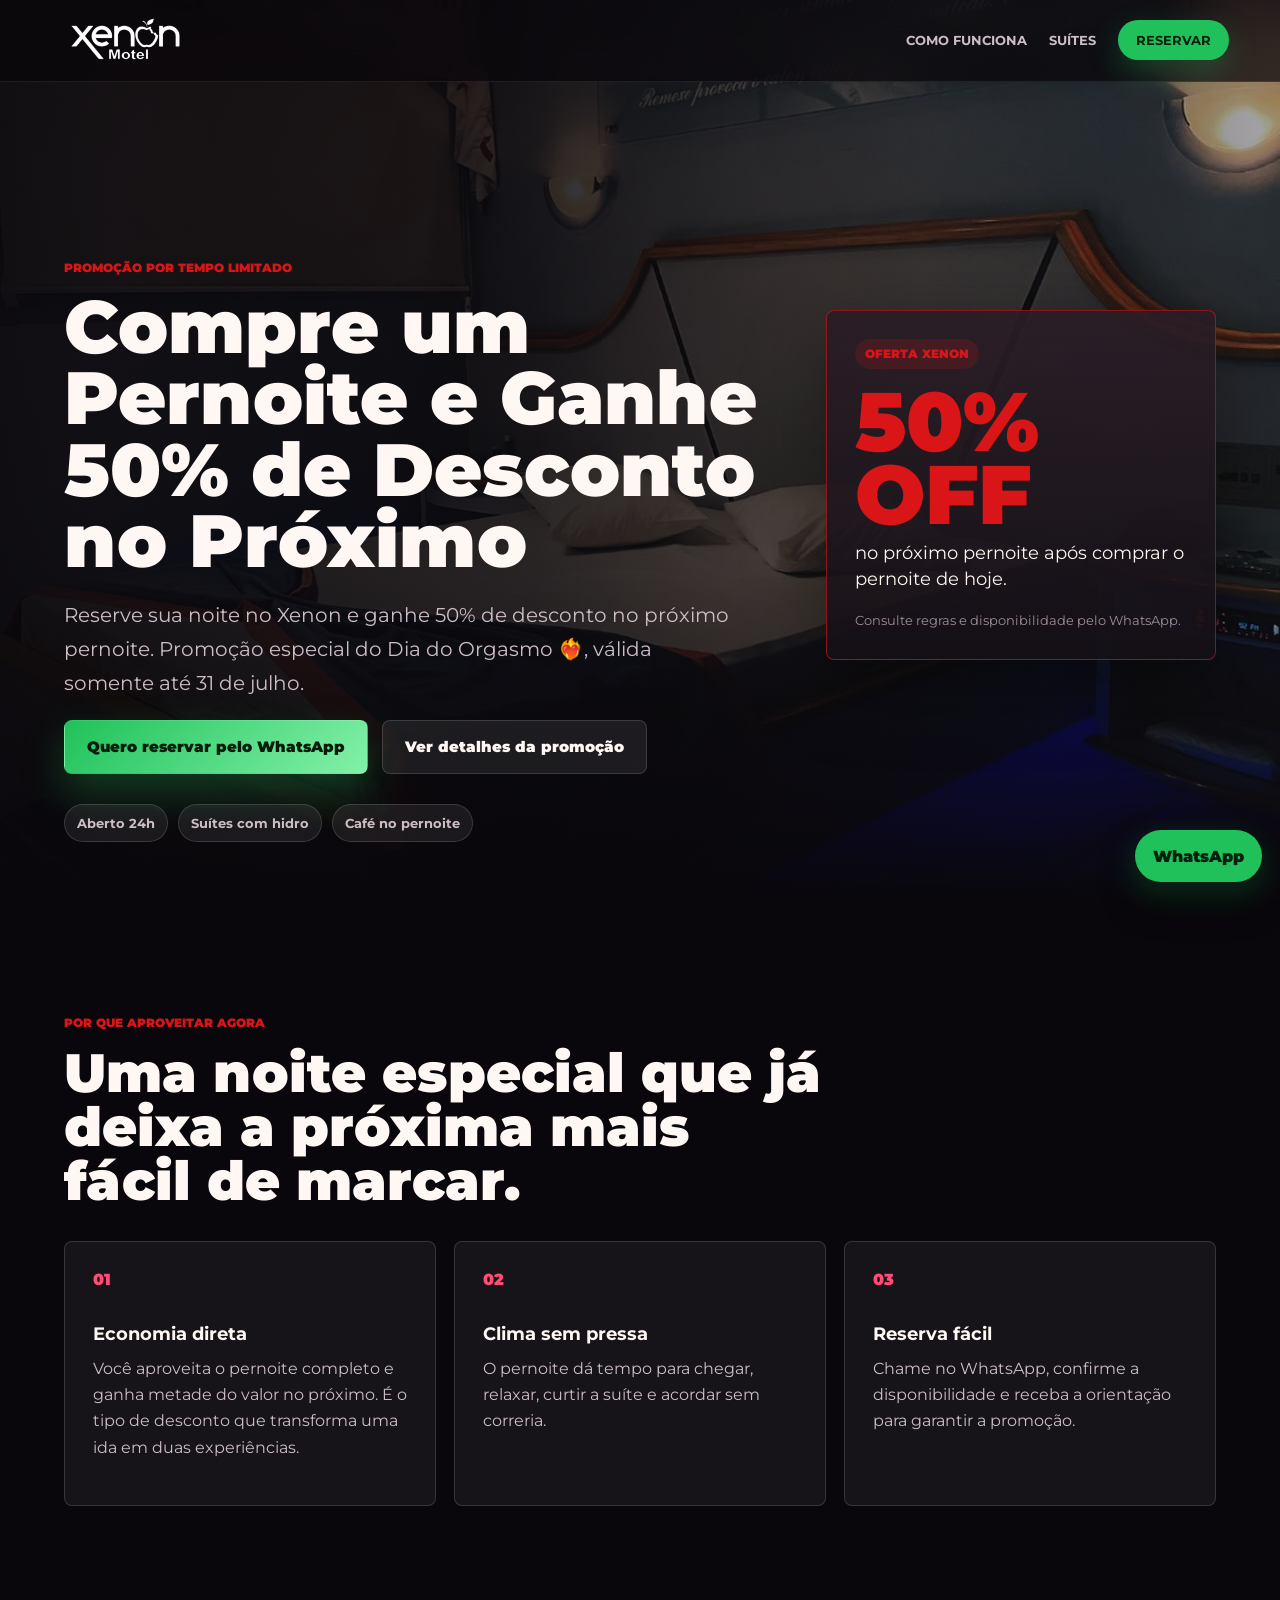
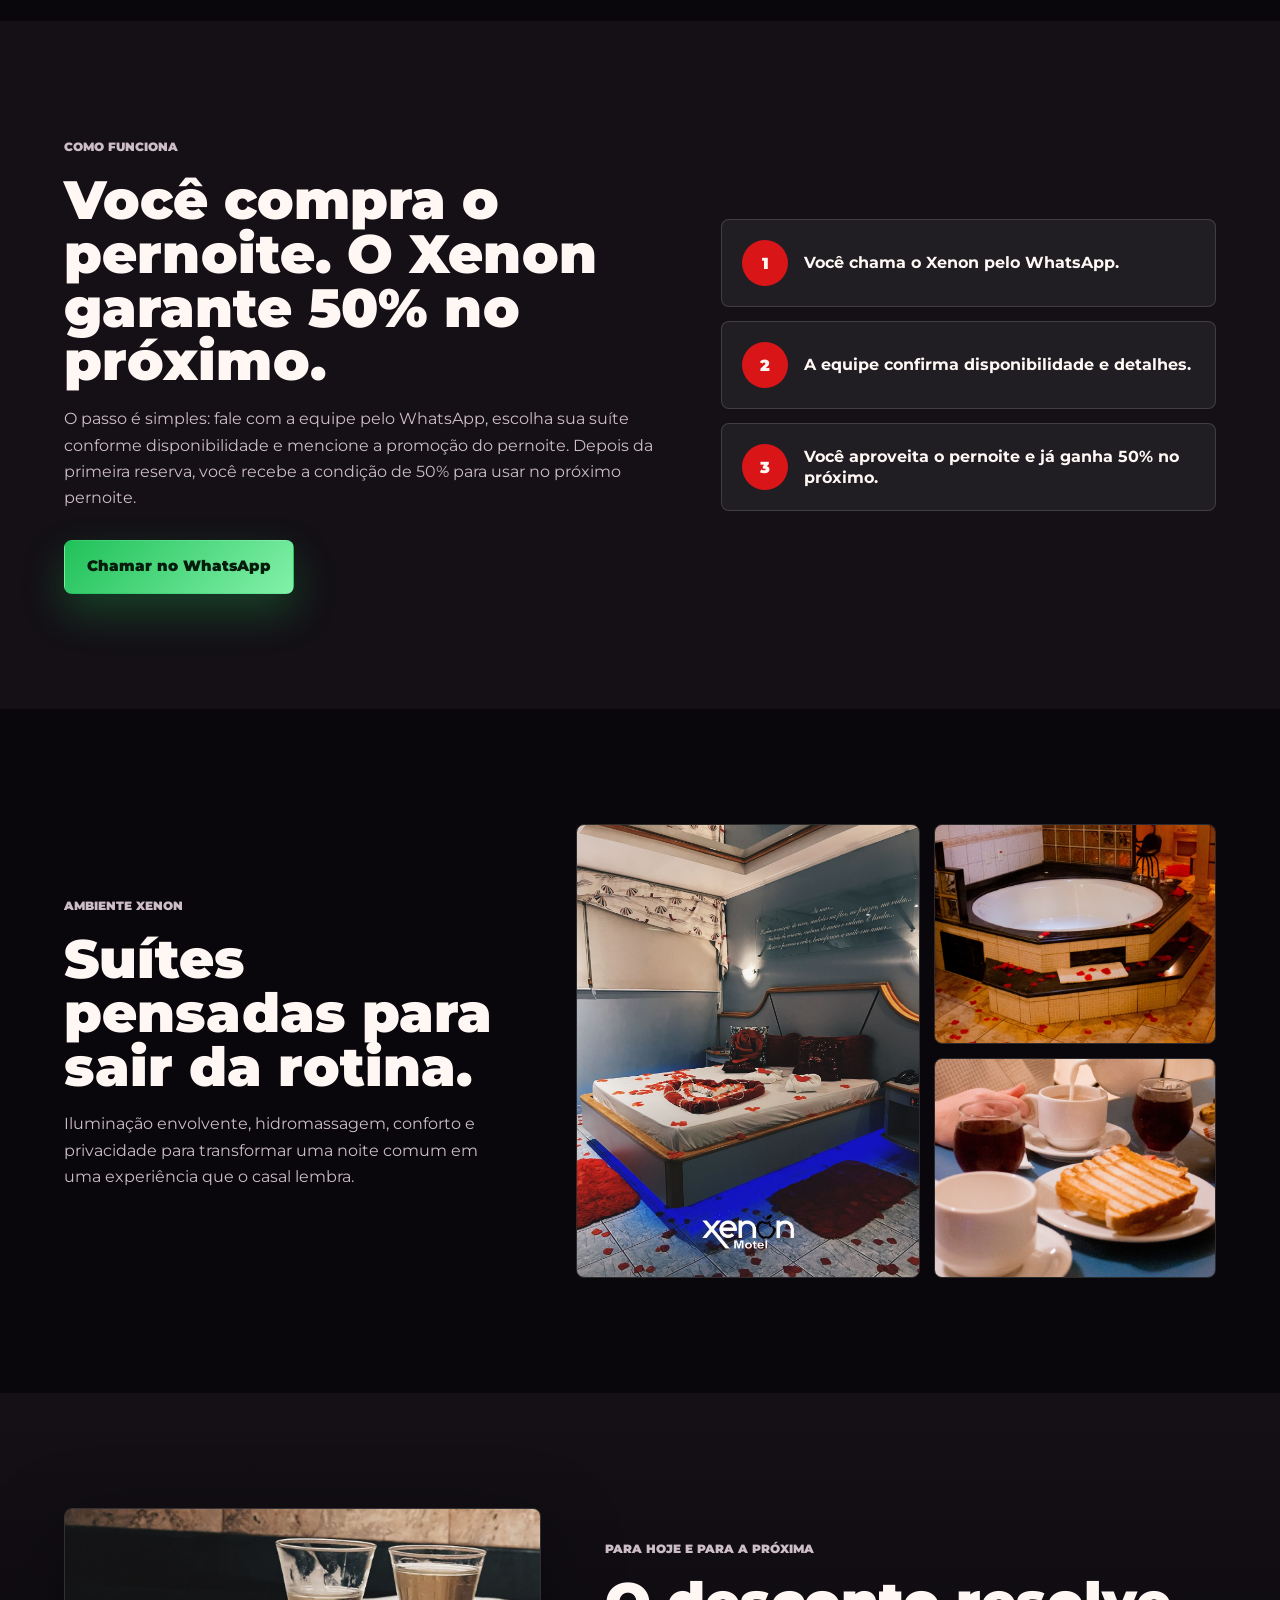
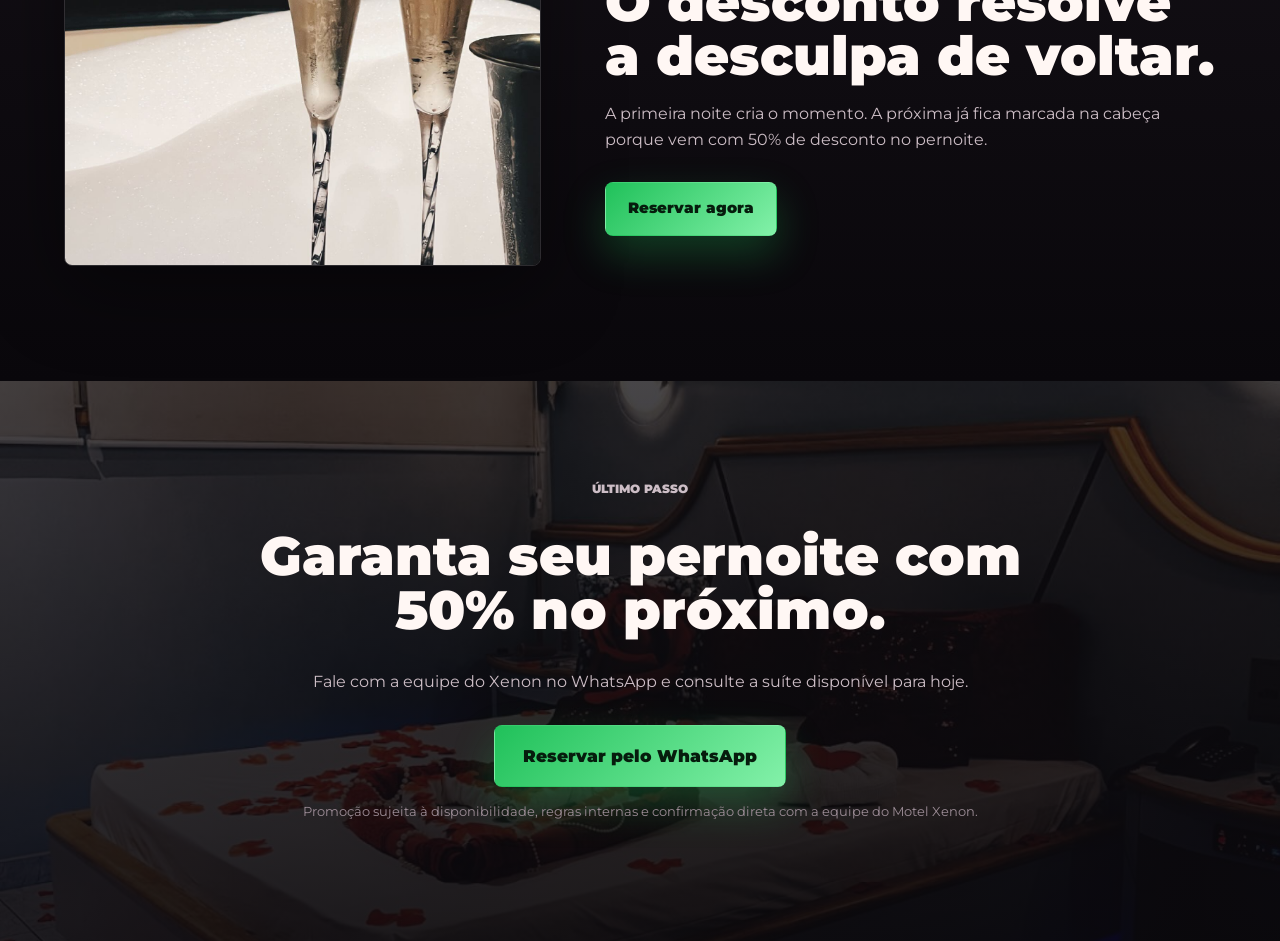
==== commit 5d7ca64d: "Publica landing pernoite 50 desconto" ====
--- a/index.html
+++ b/index.html
@@ -1,167 +1,189 @@
 <!DOCTYPE html>
 <html lang="pt-BR">
 <head>
-    <meta charset="UTF-8">
-    <meta name="viewport" content="width=device-width, initial-scale=1.0, maximum-scale=5.0">
-    <meta name="description" content="Voucher de 40 reais para consumo no Motel Xenon Criciúma - Suítes de luxo com hidromassagem. Reserve agora via WhatsApp!">
-    <meta name="keywords" content="motel criciúma, motel perto de mim, motel xenon, voucher motel, promoção motel criciúma">
-    <meta name="theme-color" content="#D91518">
-    
-    <!-- Preload critical resources -->
-    <link rel="preload" href="css/style.css" as="style">
-    <link rel="preload" href="https://fonts.googleapis.com/css2?family=Montserrat:wght@600;700;900&display=swap" as="style">
-    <link rel="preload" href="rsc/videomotel.mp4" as="video" type="video/mp4">
-    
-    <title>Voucher de 40 reais para consumo | Motel Xenon Criciúma</title>
-    
-    <!-- Favicon -->
-    <link rel="icon" type="image/png" href="images/favicon.png">
-    <link rel="apple-touch-icon" href="images/favicon.png">
-    
-    <!-- Google Fonts - optimized -->
-    <link rel="preconnect" href="https://fonts.googleapis.com">
-    <link rel="preconnect" href="https://fonts.gstatic.com" crossorigin>
-    <link href="https://fonts.googleapis.com/css2?family=Montserrat:wght@600;700;900&display=swap" rel="stylesheet" media="print" onload="this.media='all'">
-    <noscript><link href="https://fonts.googleapis.com/css2?family=Montserrat:wght@600;700;900&display=swap" rel="stylesheet"></noscript>
-    
-    <!-- Google tag (gtag.js) - async optimized -->
-    <script async src="https://www.googletagmanager.com/gtag/js?id=AW-17435400574"></script>
-    <script>
-      window.dataLayer = window.dataLayer || [];
-      function gtag(){dataLayer.push(arguments);}
-      gtag('js', new Date());
-      gtag('config', 'AW-17435400574');
-      
-      function gtag_report_conversion(url) {
-        var callback = function () {
-          if (typeof(url) != 'undefined') {
-            window.location = url;
-          }
-        };
-        gtag('event', 'conversion', {
-            'send_to': 'AW-17435400574/kArdCMPH8MobEP6y7PlA',
-            'value': 1.0,
-            'currency': 'BRL',
-            'event_callback': callback
-        });
-        return false;
-      }
-    </script>
-    
-    <!-- Microsoft Clarity -->
-    <script type="text/javascript">
-        (function(c,l,a,r,i,t,y){
-            c[a]=c[a]||function(){(c[a].q=c[a].q||[]).push(arguments)};
-            t=l.createElement(r);t.async=1;t.src="https://www.clarity.ms/tag/"+i;
-            y=l.getElementsByTagName(r)[0];y.parentNode.insertBefore(t,y);
-        })(window, document, "clarity", "script", "ufylh2txkm");
-    </script>
-    
-    <!-- Critical CSS inline -->
-    <style>
-        *{margin:0;padding:0;box-sizing:border-box}body{font-family:Montserrat,sans-serif;background:#0a0a0a;overflow-x:hidden;height:100vh}.header{position:fixed;top:0;left:0;width:100%;z-index:1000;background:rgba(0,0,0,.8);backdrop-filter:blur(10px);padding:15px 0;border-bottom:1px solid rgba(217,21,24,.3);min-height:80px}.hero{position:relative;height:100vh;display:flex;align-items:center;justify-content:center;overflow:hidden}
-    </style>
-    
-    <link rel="stylesheet" href="css/style.css" media="print" onload="this.media='all'">
-    <noscript><link rel="stylesheet" href="css/style.css"></noscript>
+  <meta charset="utf-8">
+  <meta name="viewport" content="width=device-width, initial-scale=1">
+  <meta name="description" content="Promoção Motel Xenon: compre um pernoite e ganhe 50% de desconto no próximo. Reserve pelo WhatsApp e viva uma noite especial em Criciúma.">
+  <meta name="theme-color" content="#09070b">
+  <meta property="og:title" content="Compre um Pernoite e Ganhe 50% de Desconto no Próximo | Motel Xenon">
+  <meta property="og:description" content="Uma noite completa hoje e metade do próximo pernoite já garantida. Chame no WhatsApp e reserve.">
+  <meta property="og:type" content="website">
+  <meta property="og:image" content="assets/suite-hidro-petalas.jpg">
+  <meta name="twitter:card" content="summary_large_image">
+  <title>Compre um Pernoite e Ganhe 50% de Desconto no Próximo | Motel Xenon</title>
+  <link rel="icon" href="assets/favicon.png" type="image/png">
+  <link rel="preconnect" href="https://fonts.googleapis.com">
+  <link rel="preconnect" href="https://fonts.gstatic.com" crossorigin>
+  <link href="https://fonts.googleapis.com/css2?family=Montserrat:wght@400;500;600;700;800;900&display=swap" rel="stylesheet">
+  <link rel="stylesheet" href="styles.css">
+  <script async src="https://www.googletagmanager.com/gtag/js?id=AW-17435400574"></script>
+  <script>
+    window.dataLayer = window.dataLayer || [];
+    function gtag(){dataLayer.push(arguments);}
+    gtag('js', new Date());
+    gtag('config', 'AW-17435400574');
+    gtag('config', 'G-7B7G22EGDY');
+    function gtag_report_conversion(url) {
+      var callback = function () {
+        if (typeof url !== 'undefined') window.location = url;
+      };
+      gtag('event', 'conversion', {
+        send_to: 'AW-17435400574/kArdCMPH8MobEP6y7PlA',
+        value: 1.0,
+        currency: 'BRL',
+        event_callback: callback
+      });
+      return false;
+    }
+  </script>
+  <script>
+    (function(c,l,a,r,i,t,y){
+      c[a]=c[a]||function(){(c[a].q=c[a].q||[]).push(arguments)};
+      t=l.createElement(r);t.async=1;t.src="https://www.clarity.ms/tag/"+i;
+      y=l.getElementsByTagName(r)[0];y.parentNode.insertBefore(t,y);
+    })(window, document, "clarity", "script", "ufylh2txkm");
+  </script>
 </head>
 <body>
+  <header class="site-header" aria-label="Topo">
+    <a class="brand" href="#topo" aria-label="Motel Xenon">
+      <img src="assets/logo.png" alt="Motel Xenon" width="174" height="54">
+    </a>
+    <nav class="header-actions" aria-label="Ações principais">
+      <a href="#como-funciona">Como funciona</a>
+      <a href="#suites">Suítes</a>
+      <a class="header-whatsapp js-whatsapp" href="#" data-source="header">Reservar</a>
+    </nav>
+  </header>
 
-    <!-- HEADER -->
-    <header class="header">
-        <div class="container">
-            <img src="images/logo.png" alt="Motel Xenon" class="logo" width="180" height="54" loading="eager" fetchpriority="high">
+  <main id="topo">
+    <section class="hero" aria-labelledby="hero-title">
+      <div class="hero-media" aria-hidden="true">
+        <img src="assets/suite-cama-luz-azul.jpg" alt="" fetchpriority="high">
+      </div>
+      <div class="hero-shade" aria-hidden="true"></div>
+      <div class="hero-content">
+        <p class="eyebrow">Promoção por tempo limitado</p>
+        <h1 id="hero-title">Compre um Pernoite e Ganhe 50% de Desconto no Próximo</h1>
+        <p class="hero-lead">Reserve sua noite no Xenon e ganhe 50% de desconto no próximo pernoite. Promoção especial do Dia do Orgasmo ❤️‍🔥, válida somente até 31 de julho.</p>
+        <div class="hero-ctas">
+          <a class="btn btn-primary js-whatsapp" href="#" data-source="hero">Quero reservar pelo WhatsApp</a>
+          <a class="btn btn-secondary" href="#beneficios">Ver detalhes da promoção</a>
         </div>
-    </header>
+        <div class="trust-row" aria-label="Diferenciais do Motel Xenon">
+          <span>Aberto 24h</span>
+          <span>Suítes com hidro</span>
+          <span>Café no pernoite</span>
+        </div>
+      </div>
+      <aside class="offer-card" aria-label="Resumo da oferta">
+        <span class="offer-tag">Oferta Xenon</span>
+        <strong>50% OFF</strong>
+        <p>no próximo pernoite após comprar o pernoite de hoje.</p>
+        <small>Consulte regras e disponibilidade pelo WhatsApp.</small>
+      </aside>
+    </section>
 
-    <!-- HERO SECTION -->
-    <main class="hero">
-        <div class="hero-background">
-            <video autoplay muted loop playsinline class="hero-video" preload="metadata" poster="[data-uri]">
-                <source src="rsc/videomotel.mp4" type="video/mp4">
-            </video>
-            <div class="hero-overlay"></div>
+    <section class="section intro" id="beneficios">
+      <div class="section-heading">
+        <p class="eyebrow">Por que aproveitar agora</p>
+        <h2>Uma noite especial que já deixa a próxima mais fácil de marcar.</h2>
+      </div>
+      <div class="benefit-grid">
+        <article>
+          <span>01</span>
+          <h3>Economia direta</h3>
+          <p>Você aproveita o pernoite completo e ganha metade do valor no próximo. É o tipo de desconto que transforma uma ida em duas experiências.</p>
+        </article>
+        <article>
+          <span>02</span>
+          <h3>Clima sem pressa</h3>
+          <p>O pernoite dá tempo para chegar, relaxar, curtir a suíte e acordar sem correria.</p>
+        </article>
+        <article>
+          <span>03</span>
+          <h3>Reserva fácil</h3>
+          <p>Chame no WhatsApp, confirme a disponibilidade e receba a orientação para garantir a promoção.</p>
+        </article>
+      </div>
+    </section>
+
+    <section class="split section" id="como-funciona">
+      <div class="split-copy">
+        <p class="eyebrow">Como funciona</p>
+        <h2>Você compra o pernoite. O Xenon garante 50% no próximo.</h2>
+        <p>O passo é simples: fale com a equipe pelo WhatsApp, escolha sua suíte conforme disponibilidade e mencione a promoção do pernoite. Depois da primeira reserva, você recebe a condição de 50% para usar no próximo pernoite.</p>
+        <a class="btn btn-primary js-whatsapp" href="#" data-source="como-funciona">Chamar no WhatsApp</a>
+      </div>
+      <div class="steps">
+        <div class="step">
+          <span>1</span>
+          <p>Você chama o Xenon pelo WhatsApp.</p>
         </div>
+        <div class="step">
+          <span>2</span>
+          <p>A equipe confirma disponibilidade e detalhes.</p>
+        </div>
+        <div class="step">
+          <span>3</span>
+          <p>Você aproveita o pernoite e já ganha 50% no próximo.</p>
+        </div>
+      </div>
+    </section>
 
-        <!-- MARQUEE GALERIA DE FOTOS -->
-        <div class="hero-marquee-container">
-            <div class="hero-marquee">
-                <div class="hero-marquee-track">
-                    <img src="images/suite-hidro-grande.jpg" alt="Suíte com Hidromassagem" loading="lazy" width="200" height="120" decoding="async">
-                    <img src="images/suite-cama-luz-azul.jpg" alt="Suíte Luxuosa" loading="lazy" width="200" height="120" decoding="async">
-                    <img src="images/casal-hidro2.jpg" alt="Casal Relaxando" loading="lazy" width="200" height="120" decoding="async">
-                    <img src="images/suite-hidro-petalas.jpg" alt="Hidromassagem Romântica" loading="lazy" width="200" height="120" decoding="async">
-                    <img src="images/suite-cama-luz-teto.jpg" alt="Suíte com Iluminação" loading="lazy" width="200" height="120" decoding="async">
-                    <img src="images/suite-hidro-vermelha.jpg" alt="Hidromassagem Vermelha" loading="lazy" width="200" height="120" decoding="async">
-                    <img src="images/suite-luz-azul2.jpg" alt="Suíte Azul" loading="lazy" width="200" height="120" decoding="async">
-                    <img src="images/cafe-da-manha.jpg" alt="Café da Manhã" loading="lazy" width="200" height="120" decoding="async">
-                    <img src="images/suite-cama-madeira.jpg" alt="Suíte Moderna" loading="lazy" width="200" height="120" decoding="async">
-                    <img src="images/suite-hidro-decoracao.jpg" alt="Decoração Romântica" loading="lazy" width="200" height="120" decoding="async">
-                    <img src="images/suite-cama-luz-ambiente.jpg" alt="Ambiente Aconchegante" loading="lazy" width="200" height="120" decoding="async">
-                    <img src="images/suite-hidro-mesa.jpg" alt="Suíte Completa" loading="lazy" width="200" height="120" decoding="async">
-                    <img src="images/espumante-gelo.jpg" alt="Espumante Gelado" loading="lazy" width="200" height="120" decoding="async">
-                    <img src="images/suite-luz-azul.jpg" alt="Iluminação Ambiente" loading="lazy" width="200" height="120" decoding="async">
-                    <img src="images/suite-cama-luz-teto2.jpg" alt="Suíte Premium" loading="lazy" width="200" height="120" decoding="async">
-                    <img src="images/tacas-espumante.jpg" alt="Taças de Espumante" loading="lazy" width="200" height="120" decoding="async">
-                    <img src="images/suite-hidro-mulher.jpg" alt="Relaxamento Total" loading="lazy" width="200" height="120" decoding="async">
-                    <img src="images/suite-mesa-tv.jpg" alt="Conforto Completo" loading="lazy" width="200" height="120" decoding="async">
-                    <img src="images/banheiro-hidro.jpg" alt="Banheiro Luxuoso" loading="lazy" width="200" height="120" decoding="async">
-                    <img src="images/suite-cama-luz-verde.jpg" alt="Suíte Verde" loading="lazy" width="200" height="120" decoding="async">
-                </div>
-                <!-- Duplicar para loop contínuo -->
-                <div class="hero-marquee-track" aria-hidden="true">
-                    <img src="images/suite-hidro-grande.jpg" alt="" loading="lazy" width="200" height="120" decoding="async">
-                    <img src="images/suite-cama-luz-azul.jpg" alt="" loading="lazy" width="200" height="120" decoding="async">
-                    <img src="images/casal-hidro2.jpg" alt="" loading="lazy" width="200" height="120" decoding="async">
-                    <img src="images/suite-hidro-petalas.jpg" alt="" loading="lazy" width="200" height="120" decoding="async">
-                    <img src="images/suite-cama-luz-teto.jpg" alt="" loading="lazy" width="200" height="120" decoding="async">
-                    <img src="images/suite-hidro-vermelha.jpg" alt="" loading="lazy" width="200" height="120" decoding="async">
-                    <img src="images/suite-luz-azul2.jpg" alt="" loading="lazy" width="200" height="120" decoding="async">
-                    <img src="images/cafe-da-manha.jpg" alt="" loading="lazy" width="200" height="120" decoding="async">
-                    <img src="images/suite-cama-madeira.jpg" alt="" loading="lazy" width="200" height="120" decoding="async">
-                    <img src="images/suite-hidro-decoracao.jpg" alt="" loading="lazy" width="200" height="120" decoding="async">
-                    <img src="images/suite-cama-luz-ambiente.jpg" alt="" loading="lazy" width="200" height="120" decoding="async">
-                    <img src="images/suite-hidro-mesa.jpg" alt="" loading="lazy" width="200" height="120" decoding="async">
-                    <img src="images/espumante-gelo.jpg" alt="" loading="lazy" width="200" height="120" decoding="async">
-                    <img src="images/suite-luz-azul.jpg" alt="" loading="lazy" width="200" height="120" decoding="async">
-                    <img src="images/suite-cama-luz-teto2.jpg" alt="" loading="lazy" width="200" height="120" decoding="async">
-                    <img src="images/tacas-espumante.jpg" alt="" loading="lazy" width="200" height="120" decoding="async">
-                    <img src="images/suite-hidro-mulher.jpg" alt="" loading="lazy" width="200" height="120" decoding="async">
-                    <img src="images/suite-mesa-tv.jpg" alt="" loading="lazy" width="200" height="120" decoding="async">
-                    <img src="images/banheiro-hidro.jpg" alt="" loading="lazy" width="200" height="120" decoding="async">
-                    <img src="images/suite-cama-luz-verde.jpg" alt="Suíte Verde" loading="lazy" width="200" height="120" decoding="async">
-                </div>
-            </div>
+    <section class="suite-band" id="suites" aria-labelledby="suite-title">
+      <div class="suite-copy">
+        <p class="eyebrow">Ambiente Xenon</p>
+        <h2 id="suite-title">Suítes pensadas para sair da rotina.</h2>
+        <p>Iluminação envolvente, hidromassagem, conforto e privacidade para transformar uma noite comum em uma experiência que o casal lembra.</p>
+      </div>
+      <div class="suite-gallery">
+        <img src="assets/suite-hidro-petalas.jpg" alt="Suíte com hidromassagem e pétalas" loading="lazy">
+        <img src="assets/suite-hidro-grande.jpg" alt="Hidromassagem ampla em suíte do Motel Xenon" loading="lazy">
+        <img src="assets/cafe-da-manha.jpg" alt="Café da manhã do pernoite" loading="lazy">
+      </div>
+    </section>
+
+    <section class="section proof">
+      <div class="proof-card">
+        <img src="assets/tacas-espumante.jpg" alt="Taças em ambiente romântico" loading="lazy">
+        <div>
+          <p class="eyebrow">Para hoje e para a próxima</p>
+          <h2>O desconto resolve a desculpa de voltar.</h2>
+          <p>A primeira noite cria o momento. A próxima já fica marcada na cabeça porque vem com 50% de desconto no pernoite.</p>
+          <a class="btn btn-primary js-whatsapp" href="#" data-source="prova">Reservar agora</a>
         </div>
+      </div>
+    </section>
 
-        <div class="hero-content">
-            <p class="hero-location animate-fade-in">Motel em Criciúma</p>
-            
-            <div class="voucher-badge animate-fade-in delay-1">
-                <span class="voucher-text">Voucher de 40 reais para consumo</span>
-            </div>
+    <section class="final-cta" aria-labelledby="final-title">
+      <p class="eyebrow">Último passo</p>
+      <h2 id="final-title">Garanta seu pernoite com 50% no próximo.</h2>
+      <p>Fale com a equipe do Xenon no WhatsApp e consulte a suíte disponível para hoje.</p>
+      <a class="btn btn-primary btn-large js-whatsapp" href="#" data-source="final">Reservar pelo WhatsApp</a>
+      <small>Promoção sujeita à disponibilidade, regras internas e confirmação direta com a equipe do Motel Xenon.</small>
+    </section>
+  </main>
 
-            <button class="cta-button animate-bounce delay-2" onclick="redirectToWhatsApp()">
-                <svg class="whatsapp-icon" viewBox="0 0 24 24" fill="currentColor">
-                    <path d="M17.472 14.382c-.297-.149-1.758-.867-2.03-.967-.273-.099-.471-.148-.67.15-.197.297-.767.966-.94 1.164-.173.199-.347.223-.644.075-.297-.15-1.255-.463-2.39-1.475-.883-.788-1.48-1.761-1.653-2.059-.173-.297-.018-.458.13-.606.134-.133.298-.347.446-.52.149-.174.198-.298.298-.497.099-.198.05-.371-.025-.52-.075-.149-.669-1.612-.916-2.207-.242-.579-.487-.5-.669-.51-.173-.008-.371-.01-.57-.01-.198 0-.52.074-.792.372-.272.297-1.04 1.016-1.04 2.479 0 1.462 1.065 2.875 1.213 3.074.149.198 2.096 3.2 5.077 4.487.709.306 1.262.489 1.694.625.712.227 1.36.195 1.871.118.571-.085 1.758-.719 2.006-1.413.248-.694.248-1.289.173-1.413-.074-.124-.272-.198-.57-.347m-5.421 7.403h-.004a9.87 9.87 0 01-5.031-1.378l-.361-.214-3.741.982.998-3.648-.235-.374a9.86 9.86 0 01-1.51-5.26c.001-5.45 4.436-9.884 9.888-9.884 2.64 0 5.122 1.03 6.988 2.898a9.825 9.825 0 012.893 6.994c-.003 5.45-4.437 9.884-9.885 9.884m8.413-18.297A11.815 11.815 0 0012.05 0C5.495 0 .16 5.335.157 11.892c0 2.096.547 4.142 1.588 5.945L.057 24l6.305-1.654a11.882 11.882 0 005.683 1.448h.005c6.554 0 11.89-5.335 11.893-11.893a11.821 11.821 0 00-3.48-8.413z"/>
-                </svg>
-                <span>Ver Valores das Suítes e Resgatar R$40 no WhatsApp</span>
-            </button>
-        </div>
-    </main>
+  <a class="floating-whatsapp js-whatsapp" href="#" data-source="floating" aria-label="Reservar pelo WhatsApp">
+    <span>WhatsApp</span>
+  </a>
 
-    <!-- FOOTER -->
-    <footer class="footer">
-        <div class="container">
-            <p class="footer-text">
-                © 2026 Motel Xenon Criciúma - BR-101, Km 396 - Todos os direitos reservados
-            </p>
-            <p class="footer-small">
-                Sujeito a disponibilidade. Válido para novas reservas via WhatsApp.
-            </p>
-        </div>
-    </footer>
-
-    <script src="js/script.js"></script>
+  <script type="application/ld+json">
+    {
+      "@context": "https://schema.org",
+      "@type": "LodgingBusiness",
+      "name": "Motel Xenon",
+      "url": "https://www.xenonmotel.com.br/",
+      "telephone": "+55 48 8468-8350",
+      "address": {
+        "@type": "PostalAddress",
+        "addressLocality": "Criciúma",
+        "addressRegion": "SC",
+        "addressCountry": "BR"
+      }
+    }
+  </script>
+  <script src="script.js"></script>
 </body>
 </html>
--- a/styles.css
+++ b/styles.css
@@ -0,0 +1,587 @@
+:root {
+  --bg: #09070b;
+  --bg-soft: #141016;
+  --surface: #1e171e;
+  --surface-strong: #2a1d26;
+  --text: #fff7f4;
+  --muted: #cdbec6;
+  --muted-2: #9d8d97;
+  --line: rgba(255, 255, 255, 0.14);
+  --red: #d91518;
+  --red-deep: #9f0f13;
+  --pink: #ff4d74;
+  --gold: #f5c36b;
+  --green: #20c15a;
+  --shadow: 0 24px 80px rgba(0, 0, 0, 0.42);
+}
+
+* {
+  box-sizing: border-box;
+}
+
+html {
+  scroll-behavior: smooth;
+}
+
+body {
+  margin: 0;
+  font-family: "Montserrat", Arial, sans-serif;
+  color: var(--text);
+  background: var(--bg);
+  overflow-x: hidden;
+}
+
+body::before {
+  content: "";
+  position: fixed;
+  inset: 0;
+  z-index: -1;
+  background:
+    linear-gradient(120deg, rgba(217, 21, 24, 0.18), transparent 32%),
+    radial-gradient(circle at 82% 14%, rgba(245, 195, 107, 0.16), transparent 30%),
+    #09070b;
+}
+
+a {
+  color: inherit;
+  text-decoration: none;
+}
+
+img {
+  display: block;
+  max-width: 100%;
+}
+
+.site-header {
+  position: fixed;
+  top: 0;
+  left: 0;
+  right: 0;
+  z-index: 20;
+  display: flex;
+  align-items: center;
+  justify-content: space-between;
+  gap: 24px;
+  padding: 16px clamp(18px, 4vw, 56px);
+  background: rgba(9, 7, 11, 0.7);
+  border-bottom: 1px solid rgba(255, 255, 255, 0.08);
+  backdrop-filter: blur(18px);
+}
+
+.brand img {
+  width: 150px;
+  height: auto;
+}
+
+.header-actions {
+  display: flex;
+  align-items: center;
+  gap: 22px;
+  font-size: 0.82rem;
+  font-weight: 700;
+  text-transform: uppercase;
+}
+
+.header-actions a:not(.header-whatsapp) {
+  color: var(--muted);
+}
+
+.header-whatsapp {
+  padding: 12px 18px;
+  border-radius: 999px;
+  background: var(--green);
+  color: #05210e;
+  box-shadow: 0 12px 30px rgba(32, 193, 90, 0.25);
+}
+
+.hero {
+  position: relative;
+  min-height: 100svh;
+  display: grid;
+  grid-template-columns: minmax(0, 1fr) minmax(280px, 390px);
+  align-items: end;
+  gap: clamp(24px, 4vw, 56px);
+  padding: 128px clamp(18px, 5vw, 72px) 58px;
+  overflow: hidden;
+}
+
+.hero-media,
+.hero-shade {
+  position: absolute;
+  inset: 0;
+}
+
+.hero-media img {
+  width: 100%;
+  height: 100%;
+  object-fit: cover;
+}
+
+.hero-shade {
+  background:
+    linear-gradient(90deg, rgba(9, 7, 11, 0.96) 0%, rgba(9, 7, 11, 0.84) 42%, rgba(9, 7, 11, 0.35) 100%),
+    linear-gradient(0deg, rgba(9, 7, 11, 0.98) 0%, transparent 36%);
+}
+
+.hero-content,
+.offer-card {
+  position: relative;
+  z-index: 2;
+}
+
+.hero-content {
+  max-width: 860px;
+}
+
+.eyebrow {
+  margin: 0 0 16px;
+  color: var(--red);
+  font-size: 0.78rem;
+  font-weight: 900;
+  letter-spacing: 0;
+  text-transform: uppercase;
+}
+
+h1,
+h2,
+h3,
+p {
+  margin-top: 0;
+}
+
+h1 {
+  margin-bottom: 22px;
+  max-width: 780px;
+  font-size: clamp(2.55rem, 5.8vw, 5rem);
+  line-height: 0.96;
+  font-weight: 900;
+}
+
+h2 {
+  margin-bottom: 18px;
+  font-size: clamp(2rem, 4.2vw, 4.2rem);
+  line-height: 1;
+  font-weight: 900;
+}
+
+h3 {
+  margin-bottom: 10px;
+  font-size: 1.15rem;
+  line-height: 1.2;
+}
+
+.hero-lead {
+  max-width: 680px;
+  color: var(--muted);
+  font-size: clamp(1rem, 2vw, 1.28rem);
+  line-height: 1.65;
+}
+
+.hero-ctas,
+.final-cta {
+  display: flex;
+  flex-wrap: wrap;
+  align-items: center;
+  gap: 14px;
+}
+
+.btn {
+  display: inline-flex;
+  align-items: center;
+  justify-content: center;
+  min-height: 54px;
+  padding: 15px 22px;
+  border: 1px solid transparent;
+  border-radius: 8px;
+  font-size: 0.95rem;
+  font-weight: 900;
+  line-height: 1.1;
+  text-align: center;
+  transition: transform 0.18s ease, box-shadow 0.18s ease, border-color 0.18s ease;
+}
+
+.btn:hover {
+  transform: translateY(-2px);
+}
+
+.btn-primary {
+  background: linear-gradient(135deg, var(--green), #83f1a9);
+  color: #061c0d;
+  box-shadow: 0 18px 42px rgba(32, 193, 90, 0.28);
+}
+
+.btn-primary.js-whatsapp {
+  animation: whatsappPulse 1.55s ease-in-out infinite;
+}
+
+@keyframes whatsappPulse {
+  0%,
+  100% {
+    box-shadow: 0 18px 42px rgba(32, 193, 90, 0.28), 0 0 0 0 rgba(32, 193, 90, 0.42);
+  }
+
+  50% {
+    box-shadow: 0 18px 42px rgba(32, 193, 90, 0.38), 0 0 0 10px rgba(32, 193, 90, 0);
+  }
+}
+
+.btn-secondary {
+  color: var(--text);
+  background: rgba(255, 255, 255, 0.08);
+  border-color: var(--line);
+}
+
+.btn-large {
+  min-height: 62px;
+  padding-inline: 28px;
+  font-size: 1.05rem;
+}
+
+.trust-row {
+  display: flex;
+  flex-wrap: wrap;
+  gap: 10px;
+  margin-top: 30px;
+}
+
+.trust-row span {
+  padding: 10px 12px;
+  border: 1px solid var(--line);
+  border-radius: 999px;
+  background: rgba(255, 255, 255, 0.07);
+  color: var(--muted);
+  font-size: 0.82rem;
+  font-weight: 700;
+}
+
+.offer-card {
+  align-self: center;
+  padding: 28px;
+  border: 1px solid rgba(217, 21, 24, 0.62);
+  border-radius: 8px;
+  background: linear-gradient(180deg, rgba(42, 29, 38, 0.92), rgba(20, 16, 22, 0.9));
+  box-shadow: var(--shadow);
+}
+
+.offer-tag {
+  display: inline-flex;
+  margin-bottom: 16px;
+  padding: 8px 10px;
+  border-radius: 999px;
+  background: rgba(217, 21, 24, 0.16);
+  color: var(--red);
+  font-size: 0.72rem;
+  font-weight: 900;
+  text-transform: uppercase;
+}
+
+.offer-card strong {
+  display: block;
+  margin-bottom: 8px;
+  color: var(--red);
+  font-size: clamp(3.4rem, 8vw, 5.2rem);
+  line-height: 0.88;
+  font-weight: 900;
+}
+
+.offer-card p {
+  color: var(--text);
+  font-size: 1.1rem;
+  line-height: 1.5;
+}
+
+.offer-card small,
+.final-cta small {
+  color: var(--muted-2);
+  line-height: 1.55;
+}
+
+.section {
+  padding: clamp(72px, 9vw, 128px) clamp(18px, 5vw, 72px);
+}
+
+.section-heading {
+  max-width: 760px;
+  margin-bottom: 34px;
+}
+
+.benefit-grid {
+  display: grid;
+  grid-template-columns: repeat(3, minmax(0, 1fr));
+  gap: 18px;
+}
+
+.benefit-grid article {
+  min-height: 260px;
+  padding: 28px;
+  border: 1px solid var(--line);
+  border-radius: 8px;
+  background: rgba(255, 255, 255, 0.055);
+}
+
+.benefit-grid span {
+  display: block;
+  margin-bottom: 34px;
+  color: var(--pink);
+  font-weight: 900;
+}
+
+.benefit-grid p,
+.split-copy p,
+.suite-copy p,
+.proof-card p,
+.final-cta p {
+  color: var(--muted);
+  line-height: 1.65;
+}
+
+.split {
+  display: grid;
+  grid-template-columns: minmax(0, 0.9fr) minmax(280px, 0.75fr);
+  gap: clamp(28px, 5vw, 76px);
+  align-items: center;
+  background: var(--bg-soft);
+}
+
+.split-copy {
+  max-width: 680px;
+}
+
+.split-copy .btn {
+  margin-top: 12px;
+}
+
+.steps {
+  display: grid;
+  gap: 14px;
+}
+
+.step {
+  display: grid;
+  grid-template-columns: 46px 1fr;
+  gap: 16px;
+  align-items: center;
+  padding: 20px;
+  border: 1px solid var(--line);
+  border-radius: 8px;
+  background: rgba(255, 255, 255, 0.06);
+}
+
+.step span {
+  display: grid;
+  width: 46px;
+  height: 46px;
+  place-items: center;
+  border-radius: 50%;
+  background: var(--red);
+  color: var(--text);
+  font-weight: 900;
+}
+
+.step p {
+  margin: 0;
+  color: var(--text);
+  font-weight: 700;
+  line-height: 1.35;
+}
+
+.suite-band {
+  display: grid;
+  grid-template-columns: minmax(280px, 0.7fr) minmax(0, 1fr);
+  gap: clamp(28px, 5vw, 70px);
+  align-items: center;
+  padding: clamp(72px, 9vw, 128px) clamp(18px, 5vw, 72px);
+}
+
+.suite-copy {
+  max-width: 560px;
+}
+
+.suite-gallery {
+  display: grid;
+  grid-template-columns: 1fr 0.82fr;
+  grid-template-rows: 220px 220px;
+  gap: 14px;
+}
+
+.suite-gallery img {
+  width: 100%;
+  height: 100%;
+  object-fit: cover;
+  border-radius: 8px;
+  border: 1px solid var(--line);
+}
+
+.suite-gallery img:first-child {
+  grid-row: span 2;
+}
+
+.proof {
+  background: linear-gradient(180deg, var(--bg-soft), var(--bg));
+}
+
+.proof-card {
+  display: grid;
+  grid-template-columns: minmax(280px, 0.78fr) minmax(0, 1fr);
+  gap: clamp(24px, 5vw, 64px);
+  align-items: center;
+  max-width: 1180px;
+  margin: 0 auto;
+}
+
+.proof-card img {
+  width: 100%;
+  aspect-ratio: 4 / 3;
+  object-fit: cover;
+  border-radius: 8px;
+  border: 1px solid var(--line);
+  box-shadow: var(--shadow);
+}
+
+.proof-card .btn {
+  margin-top: 12px;
+}
+
+.final-cta {
+  flex-direction: column;
+  justify-content: center;
+  min-height: 560px;
+  padding: 96px 18px 118px;
+  text-align: center;
+  background:
+    linear-gradient(rgba(9, 7, 11, 0.74), rgba(9, 7, 11, 0.9)),
+    url("assets/suite-hidro-petalas.jpg") center / cover;
+}
+
+.final-cta h2,
+.final-cta p {
+  max-width: 780px;
+}
+
+.floating-whatsapp {
+  position: fixed;
+  right: 18px;
+  bottom: 18px;
+  z-index: 30;
+  display: inline-flex;
+  align-items: center;
+  justify-content: center;
+  min-height: 52px;
+  padding: 0 18px;
+  border-radius: 999px;
+  background: var(--green);
+  color: #05210e;
+  font-weight: 900;
+  box-shadow: 0 18px 38px rgba(0, 0, 0, 0.34), 0 10px 30px rgba(32, 193, 90, 0.28);
+}
+
+.floating-whatsapp.is-hidden {
+  opacity: 0;
+  pointer-events: none;
+  transform: translateY(18px);
+}
+
+@media (max-width: 980px) {
+  .hero,
+  .split,
+  .suite-band,
+  .proof-card {
+    grid-template-columns: 1fr;
+  }
+
+  .hero {
+    padding-top: 118px;
+  }
+
+  .offer-card {
+    max-width: 520px;
+    align-self: start;
+  }
+
+  .benefit-grid {
+    grid-template-columns: 1fr;
+  }
+
+  .benefit-grid article {
+    min-height: auto;
+  }
+}
+
+@media (max-width: 680px) {
+  .site-header {
+    padding: 12px 14px;
+  }
+
+  .brand img {
+    width: 118px;
+  }
+
+  .header-actions a:not(.header-whatsapp) {
+    display: none;
+  }
+
+  .header-whatsapp {
+    padding: 11px 14px;
+    font-size: 0.78rem;
+  }
+
+  .hero {
+    min-height: auto;
+    padding: 106px 18px 112px;
+    gap: 26px;
+  }
+
+  .hero-shade {
+    background:
+      linear-gradient(180deg, rgba(9, 7, 11, 0.78) 0%, rgba(9, 7, 11, 0.96) 62%, rgba(9, 7, 11, 1) 100%);
+  }
+
+  h1 {
+    font-size: clamp(2.05rem, 10.4vw, 2.9rem);
+    line-height: 1;
+  }
+
+  h2 {
+    font-size: 2.18rem;
+  }
+
+  .hero-ctas,
+  .final-cta {
+    align-items: stretch;
+  }
+
+  .btn {
+    width: 100%;
+    padding-inline: 18px;
+  }
+
+  .offer-card {
+    padding: 22px;
+  }
+
+  .section,
+  .suite-band {
+    padding: 66px 18px;
+  }
+
+  .suite-gallery {
+    grid-template-columns: 1fr;
+    grid-template-rows: repeat(3, 230px);
+  }
+
+  .suite-gallery img:first-child {
+    grid-row: auto;
+  }
+
+  .floating-whatsapp {
+    left: 14px;
+    right: 14px;
+    bottom: 12px;
+    min-height: 50px;
+    transition: opacity 0.18s ease, transform 0.18s ease;
+  }
+
+  .final-cta {
+    padding-bottom: 92px;
+  }
+}
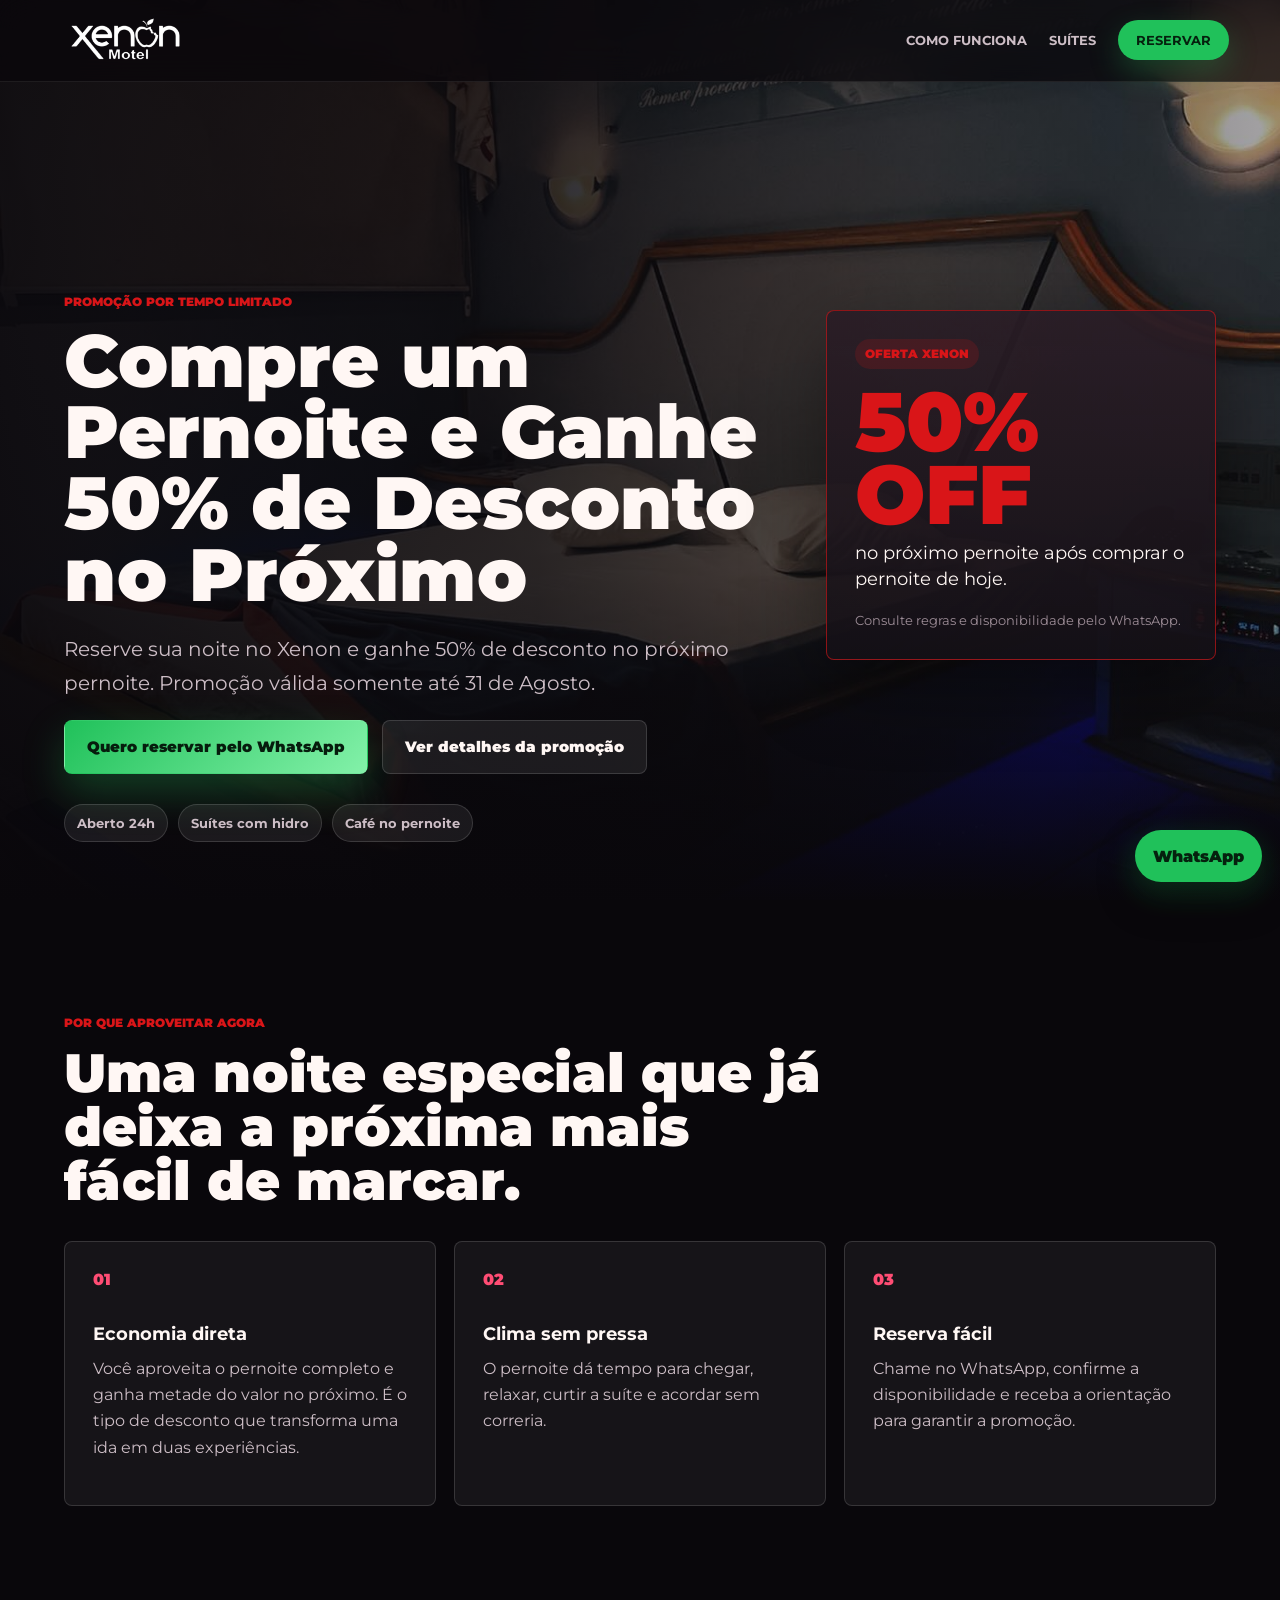
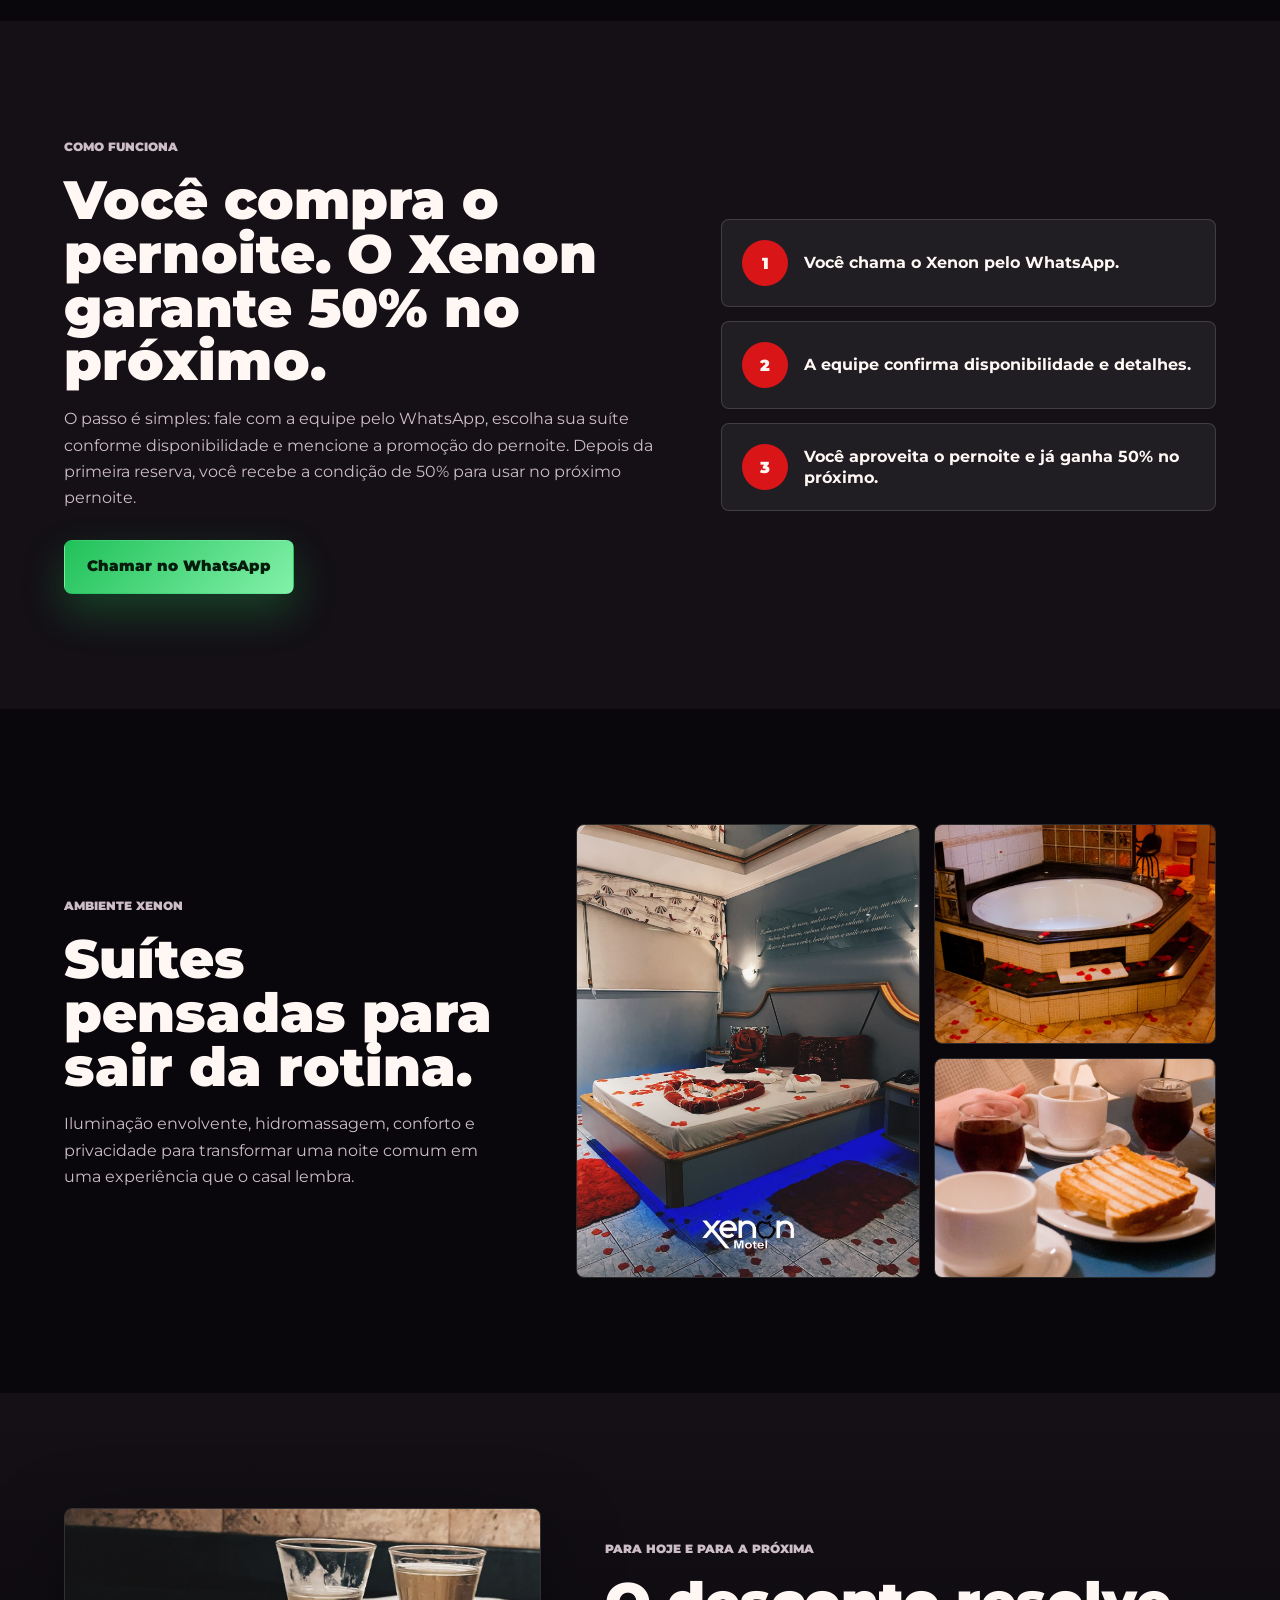
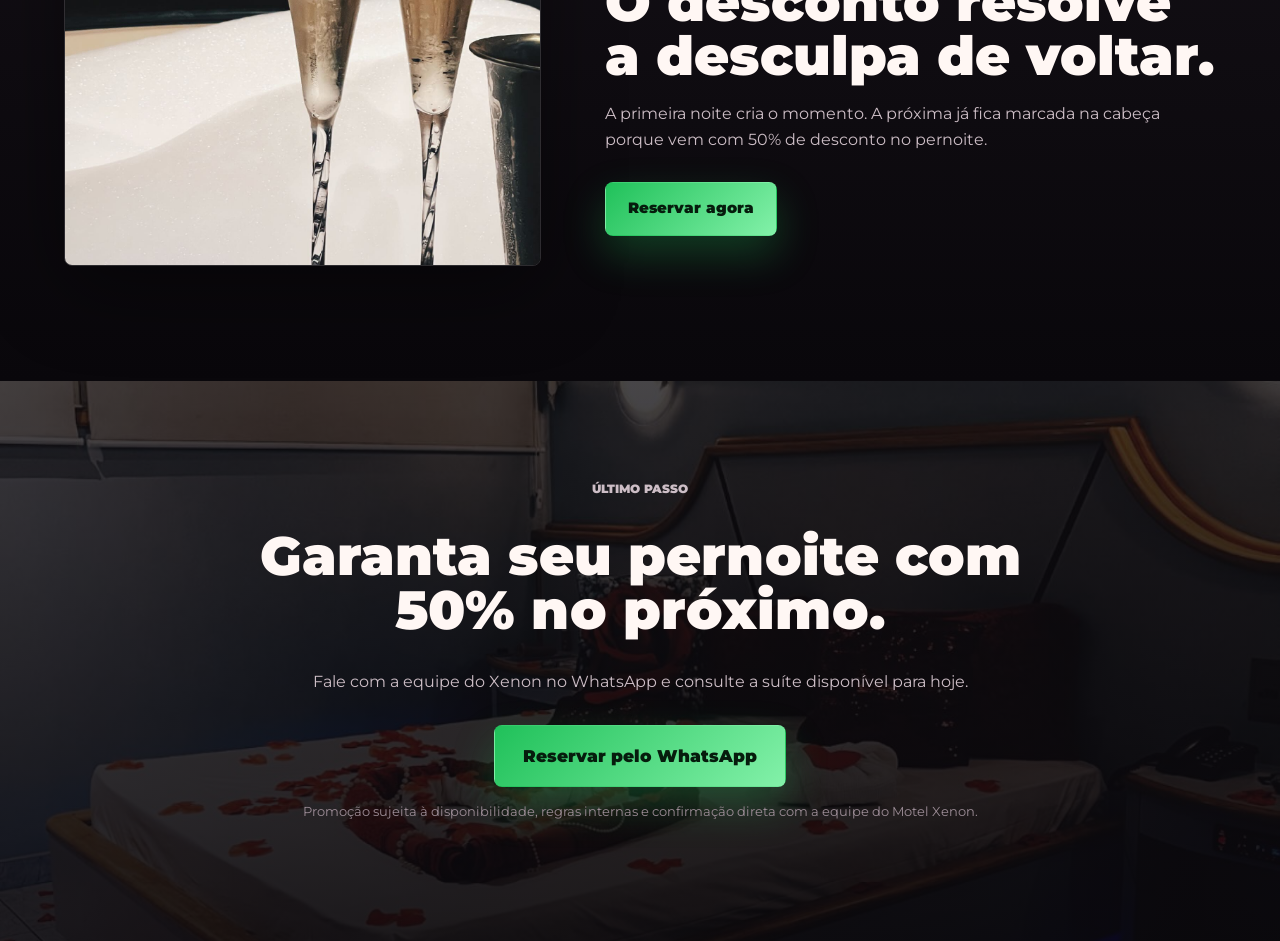
==== commit 80cffdd8: "Atualiza validade da promoção" ====
--- a/index.html
+++ b/index.html
@@ -65,7 +65,7 @@
       <div class="hero-content">
         <p class="eyebrow">Promoção por tempo limitado</p>
         <h1 id="hero-title">Compre um Pernoite e Ganhe 50% de Desconto no Próximo</h1>
-        <p class="hero-lead">Reserve sua noite no Xenon e ganhe 50% de desconto no próximo pernoite. Promoção especial do Dia do Orgasmo ❤️‍🔥, válida somente até 31 de julho.</p>
+        <p class="hero-lead">Reserve sua noite no Xenon e ganhe 50% de desconto no próximo pernoite. Promoção válida somente até 31 de Agosto.</p>
         <div class="hero-ctas">
           <a class="btn btn-primary js-whatsapp" href="#" data-source="hero">Quero reservar pelo WhatsApp</a>
           <a class="btn btn-secondary" href="#beneficios">Ver detalhes da promoção</a>
